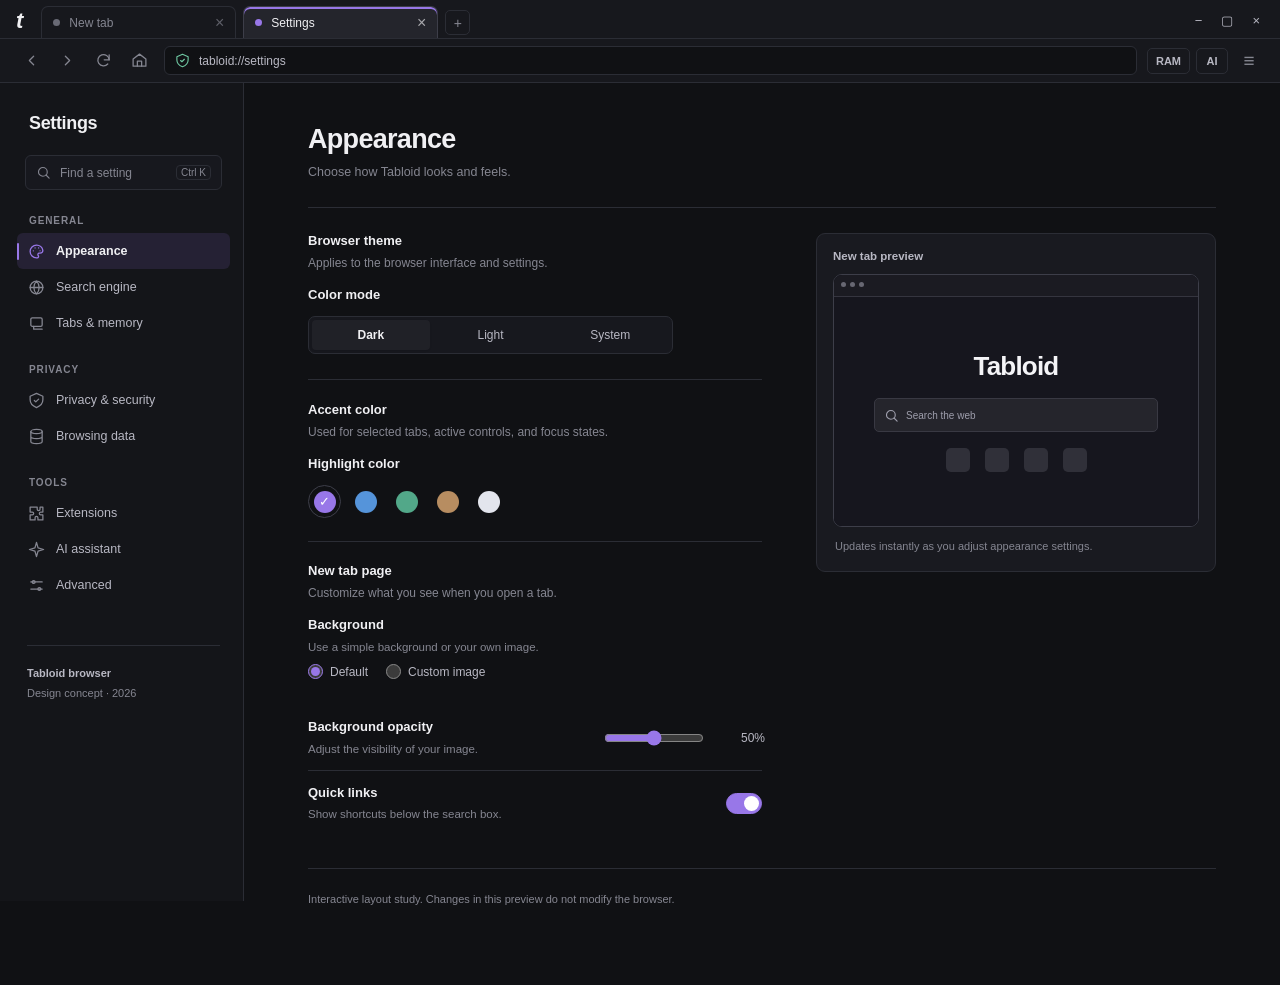
==== tabloid-settings-refenrece.html @ 743e1e0f "feat(settings): redesign settings UI to reference layout - left sidebar nav with captions/active ind" ====
<!DOCTYPE html>

<html data-theme="dark" lang="en">
<head>
<meta charset="utf-8"/>
<meta content="width=device-width, initial-scale=1" name="viewport"/>
<meta content="#15161a" name="theme-color"/>
<title>Tabloid — Settings (professional layout)</title>
<style>
    /* Tabloid settings concept — intentionally small, predictable design system. */
    :root {
      color-scheme: dark;
      --accent: #9877e8;
      --accent-rgb: 152,119,232;
      --app: #101114;
      --chrome: #17181d;
      --chrome-active: #24252c;
      --sidebar: #141519;
      --surface: #191a20;
      --surface-raised: #202127;
      --field: #17181e;
      --ink: #f0f0f3;
      --ink-secondary: #b8b8c3;
      --ink-muted: #858691;
      --stroke: #2b2d35;
      --stroke-strong: #3d3e49;
      --hover: #23242c;
      --positive: #62c4a2;
      --danger: #ed9399;
      --radius: 8px;
      font-family: -apple-system, BlinkMacSystemFont, "Segoe UI", Inter, Roboto, sans-serif;
      font-synthesis: none;
      font-size: 14px;
      -webkit-font-smoothing: antialiased;
    }
    html[data-theme="light"] {
      color-scheme: light;
      --app: #fafafa;
      --chrome: #ececf0;
      --chrome-active: #fff;
      --sidebar: #f5f5f7;
      --surface: #fff;
      --surface-raised: #f3f3f6;
      --field: #fff;
      --ink: #1d1e25;
      --ink-secondary: #51525c;
      --ink-muted: #747580;
      --stroke: #e2e3e8;
      --stroke-strong: #cbd0d9;
      --hover: #e9e9ee;
      --positive: #14845c;
      --danger: #c43e49;
    }
    html[data-theme="light"] .preview-browser { background:#f4f4f7; color:#24252b; }
    html[data-theme="light"] .preview-top { background:#ededf2; border-bottom-color:#d7d8df; }
    html[data-theme="light"] .preview-top i { background:#a4a6b2; }
    html[data-theme="light"] .new-tab { background:#f7f7fa; }
    html[data-theme="light"] .preview-search { background:#fff; border-color:#d9dae2; color:#747682; }
    html[data-theme="light"] .quick-links i { background:#dedfe5; }
    *, *::before, *::after { box-sizing: border-box; }
    html, body { margin:0; min-height:100%; background:var(--app); color:var(--ink); }
    body { min-width: 320px; }
    button, input, select, textarea { font: inherit; color:inherit; }
    button { cursor:pointer; }
    button:focus-visible, input:focus-visible, select:focus-visible, textarea:focus-visible, a:focus-visible {
      outline: 2px solid var(--accent); outline-offset:3px;
    }
    button:disabled { opacity:.44; cursor:not-allowed; }
    .ico { width:17px; height:17px; display:inline-block; fill:none; stroke:currentColor; stroke-width:1.8; stroke-linecap:round; stroke-linejoin:round; flex:0 0 auto; }
    .ico.sm { width:15px; height:15px; }
    .ico.lg { width:20px; height:20px; }
    .browser { position:sticky; top:0; z-index:10; background:var(--chrome); border-bottom:1px solid var(--stroke); }
    .tabbar { display:flex; align-items:flex-end; height:39px; padding:4px 13px 0; gap:7px; border-bottom:1px solid var(--stroke); user-select:none; }
    .app-letter { font-weight:800; font-size:22px; font-style:italic; letter-spacing:-2px; margin:0 13px 6px 3px; line-height:22px; }
    .browser-tab { width:195px; max-width:25vw; height:32px; display:flex; gap:9px; align-items:center; border:1px solid var(--stroke); border-bottom:0; border-radius:7px 7px 0 0; background:var(--chrome); padding:0 11px; font-size:12px; color:var(--ink-muted); }
    .browser-tab.current { background:var(--chrome-active); color:var(--ink); border-color:var(--stroke-strong); box-shadow:inset 0 2px 0 var(--accent); }
    .tab-circle { height:7px; width:7px; border-radius:50%; background:#696a75; }
    .browser-tab.current .tab-circle { background:var(--accent); }
    .tab-x { margin-left:auto; font-size:16px; opacity:.65; }
    .tab-plus { width:25px; height:25px; margin-bottom:3px; border:1px solid var(--stroke); border-radius:5px; background:transparent; display:grid;place-items:center;color:var(--ink-muted); }
    .window-buttons { display:flex; gap:19px; align-items:center; margin:0 7px 10px auto; font-size:13px; color:var(--ink-secondary); }
    .toolbar { height:43px; display:flex; gap:6px; align-items:center; padding:0 16px; }
    .icon-button { width:30px; height:30px; display:grid; place-items:center; color:var(--ink-muted); background:transparent; border:0; border-radius:6px; }
    .icon-button:hover, .tab-plus:hover { background:var(--hover); color:var(--ink); }
    .address { height:29px; flex:1; display:flex; align-items:center; gap:9px; margin:0 4px; padding:0 10px; border-radius:6px; border:1px solid var(--stroke); background:var(--app); font-size:12px; color:var(--ink-secondary); }
    .address .secure { color:#6fc8a2; }
    .browser-chip { border:1px solid var(--stroke); border-radius:5px; height:26px; min-width:32px; padding:0 8px; display:grid;place-items:center; background:transparent; color:var(--ink-secondary); font-size:11px; font-weight:700; }
    .workspace { display:grid; grid-template-columns:244px minmax(0,1fr); min-height:calc(100vh - 82px); }
    .sidebar { position:sticky; top:82px; height:calc(100vh - 82px); overflow:auto; padding:30px 13px 25px 17px; background:var(--sidebar); border-right:1px solid var(--stroke); }
    .sidebar-title { font-weight:650; font-size:18px; letter-spacing:-.35px; margin:0 12px 21px; }
    .nav-search { margin:0 8px 25px; height:35px; display:flex; align-items:center; gap:7px; padding:0 10px; background:var(--field); border:1px solid var(--stroke); border-radius:6px; color:var(--ink-muted); }
    .nav-search:focus-within { border-color:var(--accent); }
    .nav-search input { background:transparent; border:0; outline:none; font-size:12px; flex:1; width:50px; color:var(--ink); }
    .nav-search input::placeholder { color:var(--ink-muted); }
    .keycap { font-size:10px; color:var(--ink-muted); border:1px solid var(--stroke); border-radius:4px; padding:1px 4px; }
    .nav-caption { margin:23px 12px 7px; color:var(--ink-muted); text-transform:uppercase; letter-spacing:.9px; font-size:10px; font-weight:650; }
    .nav-caption:first-of-type { margin-top:0; }
    .nav-link { display:flex; align-items:center; gap:11px; min-height:36px; width:100%; padding:8px 11px; border:0; border-radius:6px; background:none; color:var(--ink-secondary); font-size:12.5px; text-align:left; }
    .nav-link .ico { color:var(--ink-muted); }
    .nav-link:hover { background:var(--hover); color:var(--ink); }
    .nav-link[aria-current="page"] { background:rgba(var(--accent-rgb),.13); color:var(--ink); font-weight:650; }
    .nav-link[aria-current="page"]::before { content:""; position:absolute; left:17px; width:2px; height:17px; border-radius:2px; background:var(--accent); }
    .nav-link[aria-current="page"] .ico { color:var(--accent); }
    .sidebar-bottom { margin:42px 10px 0; padding-top:18px; border-top:1px solid var(--stroke); color:var(--ink-muted); font-size:11px; line-height:1.8; }
    .sidebar-bottom b { font-weight:600; color:var(--ink-secondary); }
    .content-frame { min-width:0; padding:45px clamp(28px,5.4vw,94px) 72px; }
    .content { max-width:940px; margin:0 auto; }
    .page { display:none; }
    .page.is-active { display:block; }
    .heading { margin-bottom:40px; }
    .heading h1 { margin:0; font-size:29px; font-weight:650; letter-spacing:-.9px; line-height:1.2; }
    .heading p { color:var(--ink-muted); margin:10px 0 0; font-size:13px; line-height:1.6; }
    .section { border-top:1px solid var(--stroke); padding:24px 0 26px; }
    .section:first-of-type { border-top:0; padding-top:0; }
    .section-head { display:flex; justify-content:space-between; align-items:baseline; gap:18px; margin:0 0 19px; }
    .section-head h2 { margin:0; font-size:14px; font-weight:660; letter-spacing:-.15px; }
    .section-head p { margin:6px 0 0; font-size:12px; line-height:1.5; color:var(--ink-muted); }
    .setting { min-height:58px; display:flex; justify-content:space-between; align-items:center; gap:28px; padding:10px 0; }
    .setting + .setting { border-top:1px solid var(--stroke); }
    .setting.top { align-items:flex-start; }
    .setting-text { min-width:0; flex:1; }
    .setting-name { font-size:13px; font-weight:580; line-height:1.5; }
    .setting-desc { color:var(--ink-muted); font-size:12px; line-height:1.5; max-width:480px; margin-top:4px; }
    .setting-control { flex-shrink:0; }
    .segmented { display:flex; border:1px solid var(--stroke); border-radius:7px; background:var(--field); padding:3px; gap:2px; }
    .segment { border:0; background:transparent; border-radius:4px; min-width:79px; padding:8px 11px; color:var(--ink-secondary); font-size:12px; }
    .segment:hover { color:var(--ink); }
    .segment[aria-pressed="true"] { color:var(--ink); background:var(--surface-raised); box-shadow:0 1px 2px #00000015; font-weight:600; }
    .color-options { display:flex; align-items:center; gap:8px; }
    .color-button { border:1px solid transparent; background:transparent; padding:4px; width:33px;height:33px; border-radius:50%; display:grid; place-items:center; }
    .color-button[aria-pressed="true"] { border-color:var(--stroke-strong); }
    .color-button span { width:22px;height:22px;border-radius:50%; background:var(--option); display:grid;place-items:center;color:#fff; }
    .color-button[aria-pressed="true"] span::after { content:"✓"; color:#fff; font-weight:750; font-size:13px; }
    .color-button[data-color="#e3e5ed"] span::after { color:#202127; }
    .switch { display:inline-flex; align-items:center; position:relative; width:36px; height:21px; cursor:pointer; }
    .switch input { position:absolute; opacity:0; width:100%; height:100%; margin:0; cursor:pointer; }
    .switch .track { width:36px;height:21px;border:1px solid var(--stroke-strong);border-radius:20px;background:var(--surface-raised);position:relative;transition:background .15s; }
    .switch .track::after { content:""; width:15px;height:15px;border-radius:50%;background:#c8c8cf;position:absolute;top:2px;left:2px;transition:transform .15s,background .15s; }
    .switch input:checked + .track { background:var(--accent); border-color:var(--accent); }
    .switch input:checked + .track::after { transform:translateX(15px); background:#fff; }
    .switch input:focus-visible + .track { outline:2px solid var(--accent); outline-offset:3px; }
    .button { min-height:32px; padding:7px 12px; border:1px solid var(--stroke-strong); border-radius:6px; color:var(--ink); background:var(--surface-raised); font-size:12px; font-weight:550; display:inline-flex; align-items:center; justify-content:center; gap:7px; white-space:nowrap; }
    .button:hover { background:var(--hover); border-color:var(--ink-muted); }
    .button.primary { background:var(--accent); border-color:var(--accent); color:#101015; font-weight:650; }
    .button.primary:hover { filter:brightness(1.09); }
    .button.ghost { border-color:transparent; background:transparent; color:var(--ink-secondary); }
    .button.ghost:hover { background:var(--hover); }
    .button.destructive { border-color:rgba(237,147,153,.4); color:var(--danger); background:transparent; }
    .field { width:100%; height:35px; padding:0 11px; border:1px solid var(--stroke-strong); background:var(--field);border-radius:6px;color:var(--ink);font-size:12.5px; outline:0; }
    .field:focus, .area:focus { border-color:var(--accent); outline:1px solid var(--accent); }
    .field::placeholder,.area::placeholder { color:var(--ink-muted); }
    .field-label { display:block; font-size:12px; color:var(--ink-secondary); font-weight:560; margin-bottom:8px; }
    .area { width:100%; border:1px solid var(--stroke-strong); background:var(--field); color:var(--ink); border-radius:6px; padding:11px 12px; font-size:12px; line-height:1.55; min-height:94px; resize:vertical; outline:0; }
    .hint { color:var(--ink-muted);font-size:11.5px;line-height:1.5;margin-top:7px; }
    .appearance { display:grid; grid-template-columns:minmax(0,1fr) 265px; gap:42px; align-items:start; }
    .appearance .setting { gap:16px; }
    .appearance .setting.theme-setting { display:block; }
    .appearance .theme-setting .segmented { margin-top:15px; width:max-content; max-width:100%; }
    .appearance .setting.accent-setting { display:block; }
    .appearance .setting.accent-setting .color-options { margin-top:14px; }
    .choice-inline { display:flex; gap:18px; align-items:center; flex-wrap:wrap; padding:8px 0; }
    .radio-inline { display:inline-flex; align-items:center; gap:7px; color:var(--ink-secondary); font-size:12px; cursor:pointer; }
    input[type=radio],input[type=checkbox] { accent-color:var(--accent); }
    .radio-inline input { margin:0; width:15px; height:15px; }
    .upload-line { display:flex; align-items:center; gap:10px; margin-top:12px; flex-wrap:wrap; }
    .filename { color:var(--ink-muted); font-size:11.5px; max-width:230px;overflow:hidden;text-overflow:ellipsis;white-space:nowrap; }
    .slider-line { display:flex;align-items:center; gap:13px; min-width:0; }
    .slider-line input { min-width:100px;flex:1;accent-color:var(--accent); }
    .small-value { font-size:12px; color:var(--ink-secondary); min-width:46px; text-align:right; font-variant-numeric:tabular-nums; }
    .preview-rail { position:sticky; top:120px; }
    .preview-title { font-size:12px; font-weight:650; margin-bottom:12px; }
    .preview-shell { border:1px solid var(--stroke-strong); border-radius:9px; padding:7px; background:var(--surface); }
    .preview-browser { aspect-ratio:1.02; border-radius:5px; background:#121319; overflow:hidden; display:flex; flex-direction:column; color:#f4f4f7; }
    .preview-top { height:22px;background:#1b1b22;border-bottom:1px solid #35353f; padding:7px; display:flex;gap:4px; }
    .preview-top i {height:5px;width:5px;background:#676772;border-radius:50%;}
    .new-tab { background:var(--preview-background,#16161e); flex:1; display:flex;flex-direction:column;align-items:center;justify-content:center;gap:16px;position:relative; isolation:isolate; overflow:hidden; }
    .wallpaper-layer { background-size:cover; background-position:center; position:absolute;inset:0;z-index:-1;opacity:.5; }
    .preview-wordmark { font-size:21px; font-weight:730; letter-spacing:-.8px; }
    .preview-search { height:27px;width:78%;border-radius:5px;background:#25252c;border:1px solid #393943;display:flex;align-items:center;gap:7px;padding:0 9px;color:#9e9eac;font-size:8px; }
    .quick-links {display:flex;gap:15px;}
    .quick-links i {height:18px;width:18px;border-radius:5px;background:#303039; display:block;}
    .preview-note {margin:10px 0 0;color:var(--ink-muted);font-size:11px;line-height:1.5;}
    .engine-list { border:1px solid var(--stroke);border-radius:8px;overflow:hidden; }
    .engine-option { display:flex;width:100%;min-height:65px;align-items:center;gap:14px;padding:11px 16px;border:0;background:transparent;color:var(--ink);text-align:left; }
    .engine-option + .engine-option { border-top:1px solid var(--stroke); }
    .engine-option:hover { background:var(--hover); }
    .engine-option[aria-checked="true"] { background:rgba(var(--accent-rgb),.07); }
    .engine-logo {width:30px;height:30px;border:1px solid var(--stroke);border-radius:7px;display:grid;place-items:center;font-size:13px;font-weight:700;background:var(--surface-raised); }
    .engine-info {flex:1;min-width:0;}
    .engine-info b {font-size:12.5px;font-weight:620;}
    .engine-info small {display:block;font-size:11.5px;color:var(--ink-muted);margin-top:4px;}
    .engine-option .selection {width:16px;height:16px;border:1.5px solid var(--stroke-strong);border-radius:50%;display:grid;place-items:center; }
    .engine-option[aria-checked="true"] .selection {border-color:var(--accent);}
    .engine-option[aria-checked="true"] .selection::after {content:"";width:8px;height:8px;border-radius:50%;background:var(--accent);}
    .inline-action {margin-top:16px;}
    .number-picker {display:flex;gap:5px;align-items:center;}
    .number-picker input {width:68px;text-align:center;}
    .number-picker button { width:31px;height:34px;border-radius:5px;border:1px solid var(--stroke-strong);background:var(--surface-raised);color:var(--ink-secondary); }
    .field-row {display:grid;grid-template-columns:1fr 1fr;gap:16px;}
    .editor-wrap {padding:16px 0 0;}
    .tag {padding:4px 8px;border:1px solid var(--stroke);border-radius:5px;color:var(--ink-muted);font-size:11px;}
    .status-dot {width:7px;height:7px;border-radius:50%;background:var(--positive);display:inline-block;}
    .extension-icon {width:35px;height:35px;border-radius:8px;display:grid;place-items:center;background:var(--surface-raised);border:1px solid var(--stroke); color:var(--accent); }
    .kbd-row {display:flex;justify-content:space-between;align-items:center;min-height:38px;gap:16px;border-bottom:1px solid var(--stroke);font-size:12px;color:var(--ink-secondary);}
    .kbd-row kbd {font:11px/1.3 inherit; font-family:inherit;border:1px solid var(--stroke-strong);border-radius:4px;background:var(--surface-raised);padding:4px 7px;color:var(--ink);}
    .muted-panel {background:var(--surface);border:1px solid var(--stroke);border-radius:8px;padding:15px 17px;}
    .advanced-grid {display:grid;grid-template-columns:1fr 1fr;gap:16px;}
    .api-input {display:flex;gap:8px;align-items:center;}
    .api-input .field {flex:1;min-width:0;}
    .control-group {padding:11px 0 15px;}
    .control-group + .control-group {border-top:1px solid var(--stroke);}
    .control-group .slider-line {margin-top:10px;}
    .prototype-footer {font-size:11px;color:var(--ink-muted);padding-top:22px;border-top:1px solid var(--stroke);margin-top:32px;line-height:1.5;}
    .empty-state {border:1px dashed var(--stroke-strong);border-radius:8px;text-align:center;padding:25px 16px;color:var(--ink-muted);font-size:12px;line-height:1.6;}
    .empty-state .ico {display:block;margin:0 auto 8px;opacity:.7;}
    .toast { position:fixed; bottom:22px;right:24px;z-index:30;border-radius:7px;border:1px solid var(--stroke-strong);background:var(--surface-raised);box-shadow:0 9px 30px #0004;padding:12px 15px;max-width:min(360px,calc(100vw - 32px));color:var(--ink);font-size:12px;line-height:1.5;display:none; }
    .toast.show {display:block;}
    .modal-backdrop {position:fixed;inset:0;background:#0009;z-index:40;display:none;align-items:center;justify-content:center;padding:20px;}
    .modal-backdrop.open {display:flex;}
    .modal {width:100%;max-width:450px;border-radius:10px;background:var(--surface);border:1px solid var(--stroke-strong);padding:24px;box-shadow:0 24px 70px #0006;}
    .modal h2 {margin:0 0 8px;font-size:17px;letter-spacing:-.3px;}
    .modal p {margin:0 0 20px;font-size:12.5px;line-height:1.6;color:var(--ink-muted);}
    .modal-actions {display:flex;justify-content:flex-end;gap:8px;margin-top:23px;}
    .checkrow {display:flex;gap:9px;align-items:center;margin:10px 0;color:var(--ink-secondary);font-size:12.5px;}
    [hidden] { display:none !important; }
    @media (max-width:1140px) { .content-frame {padding:38px 34px 65px;} .appearance {grid-template-columns:minmax(0,1fr) 230px;gap:28px;} .segment{min-width:67px;} }
    @media (max-width:890px) { .workspace {grid-template-columns:204px minmax(0,1fr);} .sidebar {padding-left:9px;padding-right:9px;} .nav-link[aria-current="page"]::before{left:9px;} .content-frame {padding:32px 26px;} .appearance{grid-template-columns:1fr;gap:20px;} .preview-rail{position:static;max-width:290px;} .preview-browser{aspect-ratio:1.45;} }
    @media (max-width:640px) { .workspace{display:block;} .browser-tab{width:135px;} .browser-tab:first-of-type{display:none;} .toolbar{padding:0 8px;} .browser-chip{display:none;} .sidebar{position:static;height:auto;display:flex;gap:7px;overflow-x:auto;overflow-y:hidden;padding:9px 12px;border-right:0;border-bottom:1px solid var(--stroke);align-items:center;scrollbar-width:thin;} .sidebar-title,.nav-caption,.sidebar-bottom,.nav-search{display:none;} .nav-link{white-space:nowrap;width:auto;flex:none;padding:8px 11px;} .nav-link[aria-current="page"]::before{display:none;} .content-frame{padding:28px 19px 50px;} .heading{margin-bottom:28px;} .heading h1{font-size:25px;} .setting{align-items:flex-start;flex-direction:column;gap:12px;padding:14px 0;} .setting-control{align-self:flex-start;} .section{padding:20px 0;} .segmented{width:100%;} .segment{flex:1;min-width:0;} .advanced-grid,.field-row{grid-template-columns:1fr;} .window-buttons{gap:10px;} }
    @media (prefers-reduced-motion:reduce){*,*::before,*::after{scroll-behavior:auto!important;transition:none!important;animation:none!important;}}
  
/* Content composition pass: preserve navigation, improve settings hierarchy. */
.content { max-width: 1020px; }
.content-frame { padding-top: 42px; }
.heading { margin-bottom: 32px; }
.heading h1 { font-size: 27px; letter-spacing: -.8px; }
.heading p { margin-top: 7px; }
.section-head { margin-bottom: 17px; }
.setting-desc { max-width: 500px; }
.appearance-layout { display:grid; grid-template-columns:minmax(0,1fr) minmax(325px,420px); gap:52px; align-items:start; border-bottom:1px solid var(--stroke); padding-bottom:32px; }
.appearance-primary .section { padding:0 0 26px; border-top:0; }
.appearance-primary .section + .section { padding:23px 0 0; border-top:1px solid var(--stroke); }
.appearance-primary .setting { display:block; min-height:0; padding:0; }
.appearance-primary .theme-setting .segmented { margin-top:12px; width:100%; max-width:345px; }
.appearance-primary .theme-setting .segment { flex:1; }
.appearance-primary .accent-setting .color-options { margin-top:12px; }
.appearance-layout .preview-rail { position:static; }
.appearance-layout .preview-browser { aspect-ratio:1.64; }
.appearance-layout .preview-wordmark { font-size:26px; }
.appearance-layout .preview-search { height:34px;font-size:10px;max-width:286px; }
.appearance-layout .quick-links i { width:24px;height:24px; }
.appearance-layout .preview-note {font-size:11px; margin-top:9px; }
.newtab-block { padding-top:29px; }
.newtab-block .section { border:0; padding:0; }
.newtab-body { display:grid; grid-template-columns:minmax(0,1fr) minmax(0,1fr); gap:55px; }
.newtab-body .setting { padding-top:9px; }
.newtab-body .newtab-background .setting {border:0; }
.newtab-body .newtab-options .setting:first-child {border:0; }
.newtab-background .setting { display:block; }
.newtab-background .setting-desc { max-width:360px; }
.newtab-options .setting { min-height:64px; }
.search-layout { display:grid; grid-template-columns:minmax(0,1.45fr) minmax(240px,.75fr); gap:45px; align-items:start; }
.search-layout .section { border:0; padding:0; }
.search-custom {border-top:1px solid var(--stroke); padding-top:20px; }
.search-custom .section-head {margin-bottom:16px;}
.search-custom .inline-action {margin-top:2px;}
.search-custom .editor-wrap {padding:14px; margin-top:16px !important;}
.search-custom .field-row {grid-template-columns:1fr;gap:12px;}
.search-custom #customEngine .button {margin-top:16px;}
.memory-layout {display:grid; grid-template-columns:1.1fr .9fr; gap:30px;}
.memory-layout .setting { display:block; border:0!important; padding:5px 0; }
.memory-layout .setting-control {margin-top:16px;}
.memory-layout .setting:first-child .setting-control {margin-top:20px;}
#tabs .muted-panel { margin-top:20px; background:transparent; border-radius:6px; }
.privacy-layout,.data-layout,.extension-layout,.ai-layout,.advanced-layout { display:grid; grid-template-columns:minmax(0,1fr) minmax(0,1fr); gap:43px; align-items:start; }
.privacy-layout .section,.data-layout .section,.extension-layout .section,.ai-layout .section,.advanced-layout .section {padding:0 0 24px; border:0; min-width:0;}
.privacy-layout .section-head,.data-layout .section-head,.extension-layout .section-head,.ai-layout .section-head,.advanced-layout .section-head { min-height:44px; }
#privacy > .section {margin-top:6px;}
#privacy > .section .setting-desc {max-width:520px;}
#data > .section.reset-section {margin-top:30px; border-color:rgba(237,147,153,.24); padding-top:20px;}
#data > .section.reset-section .section-head {margin-bottom:6px;}
#extensions .empty-state { min-height:123px; display:flex;align-items:center;justify-content:center;gap:12px; padding:18px; text-align:left; }
#extensions .empty-state .ico {margin:0;}
#ai > .section:first-of-type {border-top:0; padding-top:0; padding-bottom:10px;}
#ai .ai-layout .section-head {min-height:53px;}
#ai .ai-layout .control-group {padding:10px 0 13px;}
#ai .ai-layout .area {min-height:124px;}
#ai .ai-layout .field {max-width:none!important;}
#ai .ai-layout .api-input {max-width:none!important;}
#ai .ai-layout .area {max-width:none!important;}
#ai > .section:last-of-type {margin-top:16px;}
.generation-grid { display:grid;grid-template-columns:repeat(3,minmax(0,1fr));gap:30px; }
.generation-grid .setting { display:block;border:0!important; padding-top:5px; }
.generation-grid .setting-control {width:100%!important; margin-top:16px;}
.generation-grid .slider-line input {min-width:40px;}
.advanced-layout {grid-template-columns:.85fr 1.15fr;}
.advanced-layout .advanced-grid {grid-template-columns:1fr; gap:0;}
.advanced-layout .advanced-grid .kbd-row:first-child {border-top:0;}
.advanced-layout .advanced-grid .kbd-row {min-height:36px;}
@media (max-width:1170px) {
  .appearance-layout {grid-template-columns:minmax(0,1fr) minmax(270px,350px);gap:30px;}
  .search-layout,.privacy-layout,.data-layout,.extension-layout,.ai-layout,.advanced-layout {gap:26px;}
  .newtab-body {gap:30px;}
}
@media (max-width:920px) {
  .appearance-layout{grid-template-columns:minmax(0,1fr) minmax(220px,285px);gap:24px;}
  .appearance-layout .preview-browser{aspect-ratio:1.3;}
  .content-frame{padding:32px 26px 55px;}
  .generation-grid {gap:14px;}
  .generation-grid .small-value{min-width:37px;}
  .privacy-layout,.ai-layout,.extension-layout{grid-template-columns:1fr;gap:10px;}
  .privacy-layout .section,.ai-layout .section,.extension-layout .section {border-top:1px solid var(--stroke);padding:20px 0 10px;}
  .privacy-layout .section-head,.ai-layout .section-head,.extension-layout .section-head{min-height:0;}
}
@media (max-width:680px) {
  .heading {margin-bottom:24px;}
  .appearance-layout,.newtab-body,.search-layout,.memory-layout,.privacy-layout,.data-layout,.extension-layout,.ai-layout,.advanced-layout,.generation-grid {grid-template-columns:1fr;gap:14px;}
  .appearance-layout {padding-bottom:20px;}
  .appearance-layout .preview-rail {max-width:100%;}
  .appearance-layout .preview-browser {aspect-ratio:1.6;}
  .appearance-primary .section + .section{padding-top:20px;}
  .newtab-block{padding-top:20px;}
  .newtab-body .setting {flex-direction:row;align-items:center;}
  .newtab-background .setting {display:block;}
  .newtab-options .setting-control {align-self:center;}
  .newtab-options .setting {gap:8px;}
  .search-custom,.data-layout .section,.advanced-layout .section {border-top:1px solid var(--stroke);padding-top:18px;}
  .generation-grid{gap:0;}
  .generation-grid .setting{padding:14px 0;border-bottom:1px solid var(--stroke)!important;}
  .generation-grid .setting-control{max-width:280px;}
}

/* Search carousel: retain Tabloid's original card-browsing interaction. */
.search-provider { min-width:0; }
.search-layout {grid-template-columns:minmax(0,1.65fr) minmax(230px,.7fr); gap:45px;}
.engine-carousel { width:100%; max-width:670px; }
.engine-stage { position:relative; height:256px; overflow:hidden; border-radius:9px; background:radial-gradient(ellipse at 50% 70%, rgba(var(--accent-rgb),.055),transparent 68%); }
.engine-list {position:relative; width:100%;height:100%; border:0; overflow:visible; }
.engine-option { position:absolute; left:50%;top:19px; width:258px; min-height:202px; border:1px solid var(--stroke); border-radius:11px; padding:18px 15px 16px; background:var(--surface); display:flex; flex-direction:column; align-items:center;justify-content:center; gap:12px; text-align:center; box-shadow:0 2px 10px #00000010; opacity:0;visibility:hidden; pointer-events:none; transform:translateX(-50%) scale(.76);transition:transform .23s ease,opacity .23s ease,border-color .23s ease,background .23s ease; }
.engine-option + .engine-option {border-top:1px solid var(--stroke);}
.engine-option.is-current,.engine-option.is-neighbor {visibility:visible;opacity:1;pointer-events:auto;}
.engine-option.is-prev {transform:translateX(calc(-50% - 188px)) scale(.79); z-index:1; opacity:.63;}
.engine-option.is-next {transform:translateX(calc(-50% + 188px)) scale(.79); z-index:1; opacity:.63;}
.engine-option.is-current {transform:translateX(-50%) scale(1);z-index:3;border-color:var(--stroke-strong); background:var(--surface-raised); box-shadow:0 12px 34px #00000026;}
.engine-option.is-current:hover {border-color:var(--accent);}
.engine-option.is-neighbor:hover {opacity:.85; background:var(--hover);}
.engine-option[aria-checked="true"] .engine-status {visibility:visible;}
.engine-option .engine-status {position:absolute; top:12px;left:13px; border:1px solid rgba(var(--accent-rgb),.4);background:rgba(var(--accent-rgb),.12);color:var(--accent);font-weight:650;font-size:10px;letter-spacing:.03em;border-radius:5px;padding:4px 7px;visibility:hidden;}
.engine-option[aria-checked="true"].is-current {border-color:var(--accent);}
.engine-logo {flex:0 0 auto;width:56px;height:56px;border-radius:50%;border:1px solid var(--stroke-strong); background:var(--field);font-size:25px;font-weight:750; }
.engine-info {flex:0 0 auto; min-width:0; }
.engine-info b {font-size:16px;font-weight:660;letter-spacing:-.3px;}
.engine-info small {font-size:12px;margin-top:5px;}
.engine-controls {display:flex;justify-content:center;align-items:center;gap:17px; margin:0 0 18px; }
.carousel-arrow { width:32px;height:32px; border:1px solid var(--stroke-strong); background:var(--field);color:var(--ink-secondary);border-radius:7px;font-size:24px;line-height:1;display:grid;place-items:center;padding:0 0 3px; }
.carousel-arrow:hover {background:var(--hover);color:var(--ink);}
.engine-dots {display:flex;align-items:center;justify-content:center;gap:7px;min-width:84px;}
.engine-dot {height:7px;width:7px; background:var(--stroke-strong); border:0;border-radius:99px;padding:0; }
.engine-dot.is-current {width:19px;background:var(--accent);}
.engine-dot:hover {background:var(--ink-muted);}
.engine-action {display:flex;align-items:center;justify-content:center;gap:12px;flex-wrap:wrap;min-height:33px;}
.engine-action .button {min-width:124px;margin:0;}
.engine-action-status {position:absolute;width:1px;height:1px;overflow:hidden;clip:rect(0,0,0,0);white-space:nowrap;}
.engine-active-indicator {display:inline-flex;align-items:center;gap:7px;border:1px solid var(--stroke-strong);color:var(--ink-secondary);font-size:11px;font-weight:620;border-radius:99px;padding:6px 12px;}
.engine-active-dot {display:inline-block;width:7px;height:7px;border-radius:50%;background:var(--positive);}
.search-custom {padding-top:21px;}
@media (max-width:900px) { .search-layout{grid-template-columns:minmax(0,1fr) minmax(200px,.75fr);gap:22px;} .engine-stage{height:238px;} .engine-option{width:223px;min-height:185px;} .engine-option.is-prev{transform:translateX(calc(-50% - 166px)) scale(.78);} .engine-option.is-next{transform:translateX(calc(-50% + 166px)) scale(.78);} }
@media (max-width:680px) { .search-layout{grid-template-columns:1fr;} .search-custom {margin-top:11px;} .engine-stage{height:238px;} .engine-option {width:min(245px,78%);} .engine-option.is-prev{transform:translateX(calc(-50% - 172px)) scale(.78);} .engine-option.is-next{transform:translateX(calc(-50% + 172px)) scale(.78);} }
@media (prefers-reduced-motion:reduce) { .engine-option {transition:none;} }

/* Tabloid professional preferences layout — calmer, repeatable hierarchy. */
html,body {overflow-x:clip;}
.content-frame { padding:40px clamp(28px,5vw,78px) 78px; }
.content { max-width:1040px; margin:0 auto; }
.heading { margin-bottom:27px; padding-bottom:25px; border-bottom:1px solid var(--stroke); }
.heading h1 { font-size:27px; font-weight:650; letter-spacing:-.7px; }
.heading p {margin:7px 0 0;font-size:12.5px;}
.section-head h2 {font-size:13px;letter-spacing:0;font-weight:650;}
.section-head p {font-size:12px;line-height:1.5;margin-top:7px;max-width:183px;}
.setting-name {font-size:13px;}
.setting-desc {font-size:11.5px; line-height:1.5;}
.pref-section { display:grid; grid-template-columns:190px minmax(0,1fr); column-gap:32px; align-items:start; padding:28px 0 32px !important; border-top:1px solid var(--stroke) !important; min-width:0; }
.page > .pref-section:first-of-type, .page > :first-child + .pref-section { border-top:0 !important; padding-top:5px !important; }
.pref-section > .section-head { margin:0 !important;display:block; min-height:0!important; }
.pref-section > .pref-content { min-width:0; }
.pref-content .setting { padding:14px 0; min-height:57px; align-items:center;gap:22px; }
.pref-content .setting:first-child {padding-top:0;}
.pref-content .setting + .setting {border-top:1px solid var(--stroke);}
.pref-content .setting:last-child {padding-bottom:0;}
.pref-content .setting-text {min-width:0;}
.pref-content .setting-control {margin-left:auto;}
.pref-content .field {height:38px;}
.pref-content .control-group + .control-group {margin-top:10px;}
/* Appearance: one preferences column and a stable, calm preview column. */
#appearance .heading {margin-bottom:25px;}
.appearance-layout {display:grid;grid-template-columns:minmax(370px,1fr) minmax(310px,400px); gap:54px;align-items:start;border:0;padding:0;}
.appearance-primary {min-width:0;}
.appearance-primary > .section {border-top:0;padding:0 0 25px;}
.appearance-primary > .section + .section {padding:22px 0 23px;border-top:1px solid var(--stroke);}
.appearance-primary .section-head {margin-bottom:13px;}
.appearance-primary .section-head h2 {font-size:13px;}
.appearance-primary .section-head p {max-width:none;margin-top:6px;}
.appearance-primary .theme-setting .segmented {margin-top:11px;max-width:365px;}
.appearance-primary .accent-setting .color-options {margin-top:12px;}
.appearance-primary .newtab-block {padding:21px 0 0;border-top:1px solid var(--stroke);}
.appearance-primary .newtab-block .section {padding:0;border:0;}
.appearance-primary .newtab-body {display:block;}
.appearance-primary .newtab-background {margin:6px 0 18px;}
.appearance-primary .newtab-background .setting {padding:0;}
.appearance-primary .newtab-body .setting-desc {max-width:none;}
.appearance-primary .newtab-options .setting {min-height:62px;display:flex;justify-content:space-between;gap:15px;padding:12px 0;}
.appearance-primary .newtab-options .setting .setting-control {align-self:center;}
.appearance-primary .newtab-options .slider-line {width:160px!important;}
.appearance-layout .preview-rail {position:sticky;top:115px;padding:16px;background:var(--surface);border:1px solid var(--stroke);border-radius:9px;}
.appearance-layout .preview-title {font-size:11.5px;color:var(--ink-secondary);margin-bottom:12px;}
.appearance-layout .preview-note {font-size:11px;line-height:1.5;margin:11px 2px 0;}
.appearance-layout .preview-shell {background:transparent;box-shadow:none;padding:0;border:1px solid var(--stroke-strong);overflow:hidden;}
.appearance-layout .preview-browser {aspect-ratio:1.45;}
/* Search: carousel spans content width with editing in the next, clearly separate row. */
#search .search-layout {display:block;}
#search .search-layout > .search-provider {width:100%;}
#search .search-layout > .search-provider .section {margin:0; border-top:0!important; padding-top:5px!important;}
#search .search-layout > .search-custom {margin:0;border-top:1px solid var(--stroke);padding:27px 0 32px;}
#search .search-provider .pref-content {display:flex;justify-content:center;min-width:0;}
#search .engine-carousel {max-width:650px;}
#search .engine-stage {height:247px;border:1px solid var(--stroke);background:var(--field);border-radius:8px;}
#search .engine-option {top:18px; min-height:207px;}
#search .engine-option.is-current {box-shadow:0 8px 25px #00000019;}
#search .engine-controls {margin:15px 0 16px;}
#search .engine-action {margin-bottom:0;}
#search .search-custom .pref-content {display:flex;align-items:flex-start;flex-direction:column;gap:15px;}
#search .search-custom .editor-wrap {width:min(100%,540px);margin:0!important;}
#search #addEngine {margin:0;}
/* Other settings: same visual structure, independent of content density. */
.memory-layout,.privacy-layout,.data-layout,.extension-layout,.ai-layout,.advanced-layout {display:block;}
.memory-layout {width:100%;}
.memory-layout .setting {display:flex!important;min-height:75px;padding:13px 0!important;}
.memory-layout .setting-control {margin:0 0 0 auto!important;}
#tabs .inline-note {margin-top:25px;border:1px solid var(--stroke);border-radius:7px;background:var(--field);padding:14px 16px;}
#tabs .inline-note .setting-name {font-weight:600;}
#tabs .inline-note .setting-desc {margin-top:5px;max-width:none;}
.privacy-layout .pref-section,.data-layout .pref-section,.extension-layout .pref-section,.ai-layout .pref-section,.advanced-layout .pref-section {padding:27px 0 29px!important;border-top:1px solid var(--stroke)!important;}
.privacy-layout .pref-section:first-child,.data-layout .pref-section:first-child,.extension-layout .pref-section:first-child,.ai-layout .pref-section:first-child,.advanced-layout .pref-section:first-child {padding-top:5px!important;border-top:0!important;}
#privacy > .pref-section,#data > .pref-section,#ai > .pref-section {margin:0;}
#privacy .pref-content .setting,#data .pref-content .setting,#extensions .pref-content .setting,#advanced .pref-content .setting {min-height:67px;}
#privacy .pref-content .setting-desc {max-width:450px;}
#privacy .pref-content .setting-control,#data .pref-content .setting-control {flex:0 0 auto;}
#privacy .pref-content #listEditor {max-width:600px;margin-top:20px!important;}
#privacy .pref-content #listText {min-height:140px;}
#data .reset-section {margin-top:7px!important;padding-top:27px!important;}
#extensions .empty-state {min-height:90px;border:1px solid var(--stroke);border-radius:7px;background:var(--field);margin-bottom:17px;justify-content:flex-start;}
#extensions .inline-action {margin-top:9px;}
#ai > .pref-section:first-of-type {border-top:0!important;padding-top:5px!important;padding-bottom:25px!important;}
#ai .ai-layout .pref-section {padding:27px 0 30px!important;border-top:1px solid var(--stroke)!important;}
#ai .ai-layout .pref-section:first-child {border-top:1px solid var(--stroke)!important;padding-top:27px!important;}
#ai .ai-layout .control-group {padding:0 0 19px;}
#ai .ai-layout .control-group + .control-group {margin-top:0;}
#ai .pref-content .control-group .field-label {display:block;margin-bottom:7px;}
#ai .ai-layout .field,#ai .ai-layout .area,#ai .ai-layout .api-input {max-width:630px!important;}
#ai .ai-layout .area {min-height:114px;}
#ai .ai-layout .hint {max-width:610px;}
#ai .ai-layout .button#testConnection {margin-top:0;}
#ai > .pref-section:last-of-type {margin-top:0;padding-top:27px!important;}
.generation-grid {display:block;max-width:740px;}
.generation-grid .setting {display:flex!important;align-items:center;min-height:80px;padding:14px 0!important;}
.generation-grid .setting-control {width:235px!important;max-width:46%;margin:0 0 0 auto!important;}
.generation-grid .setting .setting-text {flex:1;}
.generation-grid .setting .setting-desc {max-width:350px;}
#advanced .advanced-grid {display:grid;grid-template-columns:repeat(2,minmax(0,1fr));gap:18px;}
#advanced .kbd-row {min-height:38px;}
/* Keep the content usable at ordinary laptop widths. */
@media (max-width:1120px) {
  .content-frame {padding:32px 30px 64px;}
  .content {max-width:950px;}
  .pref-section {grid-template-columns:165px minmax(0,1fr);column-gap:24px;}
  .appearance-layout {grid-template-columns:minmax(0,1fr) minmax(270px,330px);gap:28px;}
  .generation-grid .setting-control {width:190px!important;}
}
@media (max-width:850px) {
  .pref-section {grid-template-columns:135px minmax(0,1fr);column-gap:22px;}
  .appearance-layout {grid-template-columns:minmax(0,1fr);}
  .appearance-layout .preview-rail {position:static;max-width:480px;grid-row:1;}
  .appearance-layout .preview-browser {aspect-ratio:1.65;}
  .search-provider .engine-stage {height:236px;}
  #search .engine-option {width:220px;min-height:195px;}
  .generation-grid .setting-control {width:175px!important;}
}
@media (max-width:680px) {
  .content-frame {padding:24px 19px 48px;}
  .heading {margin-bottom:16px;padding-bottom:20px;}
  .heading h1 {font-size:25px;}
  .pref-section,.privacy-layout .pref-section,.data-layout .pref-section,.extension-layout .pref-section,.ai-layout .pref-section,.advanced-layout .pref-section {display:block;padding:20px 0 24px!important;}
  .pref-section > .section-head {margin:0 0 17px!important;}
  .pref-section > .section-head p {max-width:none;}
  .pref-content .setting {align-items:center;flex-direction:row;gap:12px;}
  .pref-content .setting-control {align-self:center;}
  .pref-content .setting-text {flex:1;}
  .appearance-layout {gap:23px;}
  .appearance-layout .preview-rail {max-width:none;}
  .appearance-primary .newtab-options .setting {flex-direction:row;align-items:center;}
  .appearance-primary .newtab-options .slider-line {width:130px!important;}
  #search .search-provider .pref-content {display:block;}
  #search .engine-stage {height:230px;}
  #search .engine-option {width:min(220px,72%);min-height:185px;}
  #search .engine-option.is-prev {transform:translateX(calc(-50% - 155px)) scale(.78);}
  #search .engine-option.is-next {transform:translateX(calc(-50% + 155px)) scale(.78);}
  .generation-grid .setting {display:flex!important;flex-direction:column;align-items:stretch;gap:11px;}
  .generation-grid .setting-control {align-self:stretch;margin:0!important;width:100%!important;max-width:none;}
  #advanced .advanced-grid {grid-template-columns:1fr;gap:0;}
  .memory-layout .setting {flex-direction:row!important;align-items:center;}
}
</style>
</head>
<body>
<!-- Reusable stroke icons, bundled inline to keep this file fully offline. -->
<svg aria-hidden="true" height="0" style="position:absolute;overflow:hidden" width="0">
<symbol id="i-back" viewbox="0 0 24 24"><path d="m15 18-6-6 6-6"></path></symbol>
<symbol id="i-forward" viewbox="0 0 24 24"><path d="m9 18 6-6-6-6"></path></symbol>
<symbol id="i-reload" viewbox="0 0 24 24"><path d="M20 11a8 8 0 1 0-2 6"></path><path d="M20 4v7h-7"></path></symbol>
<symbol id="i-house" viewbox="0 0 24 24"><path d="m3 10 9-7 9 7v10H3z"></path><path d="M9 20v-7h6v7"></path></symbol>
<symbol id="i-lock" viewbox="0 0 24 24"><rect height="11" rx="2" width="14" x="5" y="10"></rect><path d="M8 10V7a4 4 0 0 1 8 0v3"></path></symbol>
<symbol id="i-search" viewbox="0 0 24 24"><circle cx="11" cy="11" r="7"></circle><path d="m16 16 5 5"></path></symbol>
<symbol id="i-palette" viewbox="0 0 24 24"><path d="M12 3a9 9 0 0 0 0 18h1a2 2 0 0 0 1.4-3.4 1.9 1.9 0 0 1 1.4-3.2H17a4 4 0 0 0 4-4A9 9 0 0 0 12 3Z"></path><path d="M7.5 11h.01M10 7h.01M15 7h.01M17 11h.01"></path></symbol>
<symbol id="i-globe" viewbox="0 0 24 24"><circle cx="12" cy="12" r="9"></circle><path d="M3 12h18M12 3c5 5 5 13 0 18M12 3c-5 5-5 13 0 18"></path></symbol>
<symbol id="i-layers" viewbox="0 0 24 24"><rect height="12" rx="2" width="16" x="4" y="4"></rect><path d="M8 20h12M8 16v4"></path></symbol>
<symbol id="i-shield" viewbox="0 0 24 24"><path d="m12 2 9 4v5c0 6-4 9-9 11-5-2-9-5-9-11V6z"></path><path d="m9 12 2 2 4-4"></path></symbol>
<symbol id="i-data" viewbox="0 0 24 24"><ellipse cx="12" cy="5" rx="8" ry="3"></ellipse><path d="M4 5v14c0 2 4 3 8 3s8-1 8-3V5M4 12c0 2 4 3 8 3s8-1 8-3"></path></symbol>
<symbol id="i-puzzle" viewbox="0 0 24 24"><path d="M9 3h4v3a2 2 0 1 0 4 0V3h4v7h-3a2 2 0 1 0 0 4h3v7h-7v-3a2 2 0 1 0-4 0v3H3v-7h3a2 2 0 1 0 0-4H3V3h6z"></path></symbol>
<symbol id="i-sliders" viewbox="0 0 24 24"><path d="M4 7h16M4 17h16"></path><circle cx="8" cy="7" r="2"></circle><circle cx="16" cy="17" r="2"></circle></symbol>
<symbol id="i-spark" viewbox="0 0 24 24"><path d="m12 2 2.2 7.8L22 12l-7.8 2.2L12 22l-2.2-7.8L2 12l7.8-2.2z"></path></symbol>
<symbol id="i-image" viewbox="0 0 24 24"><rect height="18" rx="2" width="18" x="3" y="3"></rect><circle cx="8.5" cy="8.5" r="1.5"></circle><path d="m21 16-5-5-10 10"></path></symbol>
<symbol id="i-check" viewbox="0 0 24 24"><path d="m5 12 5 5L20 7"></path></symbol>
<symbol id="i-eye" viewbox="0 0 24 24"><path d="M2 12s4-7 10-7 10 7 10 7-4 7-10 7-10-7-10-7"></path><circle cx="12" cy="12" r="3"></circle></symbol>
<symbol id="i-clock" viewbox="0 0 24 24"><circle cx="12" cy="12" r="9"></circle><path d="M12 7v5l4 2"></path></symbol>
<symbol id="i-trash" viewbox="0 0 24 24"><path d="M4 7h16M9 7V4h6v3M6 7l1 14h10l1-14M10 11v6M14 11v6"></path></symbol>
<symbol id="i-upload" viewbox="0 0 24 24"><path d="M12 16V3m-5 5 5-5 5 5M4 16v5h16v-5"></path></symbol>
</svg>
<header aria-label="Browser interface preview" class="browser">
<div class="tabbar">
<div aria-label="Tabloid" class="app-letter">t</div>
<div class="browser-tab"><span class="tab-circle"></span><span>New tab</span><span class="tab-x">×</span></div>
<div class="browser-tab current"><span class="tab-circle"></span><span>Settings</span><span class="tab-x">×</span></div>
<button aria-label="New tab" class="tab-plus" title="Browser chrome visual only">+</button>
<div aria-hidden="true" class="window-buttons"><span>−</span><span>▢</span><span>×</span></div>
</div>
<div class="toolbar">
<button aria-label="Back" class="icon-button" title="Preview chrome"><svg class="ico"><use href="#i-back"></use></svg></button>
<button aria-label="Forward" class="icon-button" title="Preview chrome"><svg class="ico"><use href="#i-forward"></use></svg></button>
<button aria-label="Refresh" class="icon-button" title="Preview chrome"><svg class="ico"><use href="#i-reload"></use></svg></button>
<button aria-label="Home" class="icon-button" title="Preview chrome"><svg class="ico"><use href="#i-house"></use></svg></button>
<div class="address"><svg class="ico sm secure"><use href="#i-shield"></use></svg> tabloid://settings</div>
<button class="browser-chip" title="Preview chrome">RAM</button>
<button class="browser-chip" id="aiShortcut">AI</button>
<button aria-label="Menu" class="icon-button" title="Preview chrome"><span style="font-size:19px;line-height:1">≡</span></button>
</div>
</header>
<div class="workspace">
<aside aria-label="Settings navigation" class="sidebar">
<h2 class="sidebar-title">Settings</h2>
<label class="nav-search"><svg class="ico sm"><use href="#i-search"></use></svg><input aria-label="Search settings" autocomplete="off" id="settingsSearch" placeholder="Find a setting"/><span class="keycap">Ctrl K</span></label>
<div class="nav-caption">General</div>
<button aria-current="page" class="nav-link" data-page="appearance"><svg class="ico"><use href="#i-palette"></use></svg>Appearance</button>
<button class="nav-link" data-page="search"><svg class="ico"><use href="#i-globe"></use></svg>Search engine</button>
<button class="nav-link" data-page="tabs"><svg class="ico"><use href="#i-layers"></use></svg>Tabs &amp; memory</button>
<div class="nav-caption">Privacy</div>
<button class="nav-link" data-page="privacy"><svg class="ico"><use href="#i-shield"></use></svg>Privacy &amp; security</button>
<button class="nav-link" data-page="data"><svg class="ico"><use href="#i-data"></use></svg>Browsing data</button>
<div class="nav-caption">Tools</div>
<button class="nav-link" data-page="extensions"><svg class="ico"><use href="#i-puzzle"></use></svg>Extensions</button>
<button class="nav-link" data-page="ai"><svg class="ico"><use href="#i-spark"></use></svg>AI assistant</button>
<button class="nav-link" data-page="advanced"><svg class="ico"><use href="#i-sliders"></use></svg>Advanced</button>
<div class="sidebar-bottom"><b>Tabloid browser</b><div>Design concept · 2026</div></div>
</aside>
<main class="content-frame"><div class="content">
<section aria-labelledby="title-appearance" class="page is-active" id="appearance">
<div class="heading"><h1 id="title-appearance">Appearance</h1><p>Choose how Tabloid looks and feels.</p></div>
<div class="appearance-layout"><div class="appearance-primary"><div class="section">
<div class="section-head"><div><h2>Browser theme</h2><p>Applies to the browser interface and settings.</p></div></div>
<div class="setting theme-setting"><div class="setting-name">Color mode</div><div aria-label="Browser theme" class="segmented" role="group"><button aria-pressed="true" class="segment" data-theme="dark">Dark</button><button aria-pressed="false" class="segment" data-theme="light">Light</button><button aria-pressed="false" class="segment" data-theme="system">System</button></div></div>
</div><div class="section">
<div class="section-head"><div><h2>Accent color</h2><p>Used for selected tabs, active controls, and focus states.</p></div></div>
<div class="setting accent-setting"><div class="setting-name">Highlight color</div><div aria-label="Accent color" class="color-options" role="group">
<button aria-label="Purple" aria-pressed="true" class="color-button" data-color="#9877e8" style="--option:#9877e8"><span></span></button>
<button aria-label="Blue" aria-pressed="false" class="color-button" data-color="#5594da" style="--option:#5594da"><span></span></button>
<button aria-label="Green" aria-pressed="false" class="color-button" data-color="#52a889" style="--option:#52a889"><span></span></button>
<button aria-label="Warm gray" aria-pressed="false" class="color-button" data-color="#b78d61" style="--option:#b78d61"><span></span></button>
<button aria-label="Silver" aria-pressed="false" class="color-button" data-color="#e3e5ed" style="--option:#e3e5ed"><span></span></button>
</div></div>
</div><div class="newtab-block"><div class="section">
<div class="section-head"><div><h2>New tab page</h2><p>Customize what you see when you open a tab.</p></div></div>
<div class="newtab-body"><div class="newtab-background"><div class="setting top"><div class="setting-text"><div class="setting-name">Background</div><div class="setting-desc">Use a simple background or your own image.</div><div class="choice-inline"><label class="radio-inline"><input checked="" name="wallType" type="radio" value="default"/>Default</label><label class="radio-inline"><input name="wallType" type="radio" value="custom"/>Custom image</label></div><div class="upload-line" hidden="" id="uploadControls"><button class="button" id="uploadBtn"><svg class="ico sm"><use href="#i-upload"></use></svg>Choose image</button><span class="filename" id="filename">No image selected</span><input accept="image/*" hidden="" id="wallFile" type="file"/></div></div></div></div><div class="newtab-options"><div class="setting"><div class="setting-text"><div class="setting-name">Background opacity</div><div class="setting-desc">Adjust the visibility of your image.</div></div><div class="setting-control slider-line" style="width:170px"><input aria-label="Background opacity" id="opacity" max="100" min="0" type="range" value="50"/><span class="small-value" id="opacityValue">50%</span></div></div><div class="setting"><div class="setting-text"><div class="setting-name">Quick links</div><div class="setting-desc">Show shortcuts below the search box.</div></div><label class="switch setting-control"><input aria-label="Show quick links" checked="" id="quickLinks" type="checkbox"/><span class="track"></span></label></div></div></div></div></div></div><aside aria-label="Live new tab preview" class="preview-rail"><div class="preview-title">New tab preview</div><div class="preview-shell"><div class="preview-browser"><div class="preview-top"><i></i><i></i><i></i></div><div class="new-tab"><div class="wallpaper-layer" id="wallpaperLayer"></div><div class="preview-wordmark">Tabloid</div><div class="preview-search"><svg class="ico sm"><use href="#i-search"></use></svg>Search the web</div><div class="quick-links" id="previewQuick"><i></i><i></i><i></i><i></i></div></div></div></div><p class="preview-note">Updates instantly as you adjust appearance settings.</p></aside></div>
</section>
<section aria-labelledby="title-search" class="page" id="search">
<div class="heading"><h1 id="title-search">Search engine</h1><p>Select the search provider used in the address bar.</p></div><div class="search-layout"><div class="search-provider"><div class="section pref-section"><div class="section-head"><div><h2>Default search engine</h2><p>Browse available providers.</p></div></div><div class="pref-content">
<div aria-label="Search engine carousel" class="engine-carousel" id="engineCarousel"><div class="engine-stage"><div aria-label="Available search engines" class="engine-list carousel-list" id="engineList" role="group">
<button aria-checked="false" aria-label="Google" class="engine-option" data-engine="Google" tabindex="-1" type="button"><span class="engine-status">Default</span><span class="engine-logo" style="color:#5d99e3">G</span><span class="engine-info"><b>Google</b><small>google.com</small></span></button>
<button aria-checked="true" aria-label="DuckDuckGo" class="engine-option" data-engine="DuckDuckGo" tabindex="-1" type="button"><span class="engine-status">Default</span><span class="engine-logo" style="color:#e18555">D</span><span class="engine-info"><b>DuckDuckGo</b><small>duckduckgo.com</small></span></button>
<button aria-checked="false" aria-label="Bing" class="engine-option" data-engine="Bing" tabindex="-1" type="button"><span class="engine-status">Default</span><span class="engine-logo" style="color:#4ca8a4">b</span><span class="engine-info"><b>Microsoft Bing</b><small>bing.com</small></span></button>
<button aria-checked="false" aria-label="Brave Search" class="engine-option" data-engine="Brave Search" tabindex="-1" type="button"><span class="engine-status">Default</span><span class="engine-logo" style="color:#dd8665">B</span><span class="engine-info"><b>Brave Search</b><small>search.brave.com</small></span></button>
<button aria-checked="false" aria-label="Startpage" class="engine-option" data-engine="Startpage" tabindex="-1" type="button"><span class="engine-status">Default</span><span class="engine-logo" style="color:#6f9bd8">S</span><span class="engine-info"><b>Startpage</b><small>startpage.com</small></span></button>
</div></div><div class="engine-controls"><button aria-label="Previous search engine" class="carousel-arrow" id="enginePrev" type="button">‹</button><div aria-label="Search engine positions" class="engine-dots" id="engineDots"></div><button aria-label="Next search engine" class="carousel-arrow" id="engineNext" type="button">›</button></div><div class="engine-action"><button class="button" id="setEngineDefault" type="button">Set as default</button><span class="engine-active-indicator" id="engineActiveIndicator"><span class="engine-active-dot"></span> Active</span><span aria-live="polite" class="engine-action-status" id="engineActionStatus">Current default: DuckDuckGo</span></div></div>
</div></div></div><div class="search-custom pref-section"><div class="section-head"><div><h2>Custom search engine</h2><p>Add a provider with its search URL.</p></div></div><div class="pref-content"><button class="button inline-action" id="addEngine">+ Add custom engine</button><div class="muted-panel editor-wrap" hidden="" id="customEngine" style="margin-top:15px"><div class="field-row"><div><label class="field-label" for="engineName">Name</label><input class="field" id="engineName" placeholder="Example Search"/></div><div><label class="field-label" for="engineURL">Search URL</label><input class="field" id="engineURL" placeholder="https://example.com/?q=%s"/></div></div><div class="hint">Use %s in place of the search term.</div><button class="button primary inline-action" id="saveEngine">Add engine</button></div></div></div></div>
</section>
<section aria-labelledby="title-tabs" class="page" id="tabs">
<div class="heading"><h1 id="title-tabs">Tabs &amp; memory</h1><p>Manage tabs and reduce resource use.</p></div>
<div class="section pref-section"><div class="section-head"><div><h2>Memory saver</h2><p>Free up memory when tabs are not being used.</p></div></div><div class="pref-content">
<div class="memory-layout"><div class="setting"><div class="setting-text"><div class="setting-name">Hibernate inactive tabs</div><div class="setting-desc">Unload idle background tabs to free up RAM. Opening a hibernated tab reloads its contents.</div></div><label class="switch setting-control"><input aria-label="Hibernate inactive tabs" checked="" id="hibernate" type="checkbox"/><span class="track"></span></label></div><div class="setting"><div class="setting-text"><div class="setting-name">Hibernate after</div><div class="setting-desc">Minutes of inactivity before Tabloid unloads a background tab.</div></div><div class="number-picker setting-control"><button aria-label="Decrease minutes" id="minusMins">−</button><input aria-label="Hibernate after minutes" class="field" id="hibernateMins" max="180" min="1" type="number" value="15"/><button aria-label="Increase minutes" id="plusMins">+</button></div></div></div><div class="muted-panel inline-note"><div class="setting-name">About hibernation</div><div class="setting-desc">Some pages may need to reload before you can resume working. This preview does not actually suspend browser tabs.</div></div></div></div>

</section>
<section aria-labelledby="title-privacy" class="page" id="privacy">
<div class="heading"><h1 id="title-privacy">Privacy &amp; security</h1><p>Control tracking protection and browsing permissions.</p></div><div class="privacy-layout"><div class="section pref-section"><div class="section-head"><div><h2>Tracking protection</h2><p>Built-in controls for ads and common tracking domains.</p></div></div><div class="pref-content">
<div class="setting"><div class="setting-text"><div class="setting-name">Block common trackers</div><div class="setting-desc">Use a domain blocklist to prevent requests to known tracker domains.</div></div><label class="switch setting-control"><input aria-label="Block common trackers" checked="" type="checkbox"/><span class="track"></span></label></div>
<div class="setting"><div class="setting-text"><div class="setting-name">Block ads</div><div class="setting-desc">Filter advertising requests using a built-in list.</div></div><label class="switch setting-control"><input aria-label="Block ads" checked="" type="checkbox"/><span class="track"></span></label></div>
</div></div><div class="section pref-section"><div class="section-head"><div><h2>Passwords &amp; forms</h2></div></div><div class="pref-content">
<div class="setting"><div class="setting-text"><div class="setting-name">Form autofill</div><div class="setting-desc">Offer to fill saved details in forms.</div></div><label class="switch setting-control"><input aria-label="Form autofill" type="checkbox"/><span class="track"></span></label></div>
<div class="setting"><div class="setting-text"><div class="setting-name">Save passwords</div><div class="setting-desc">Offer to remember website passwords.</div></div><label class="switch setting-control"><input aria-label="Save passwords" type="checkbox"/><span class="track"></span></label></div>
</div></div></div>
<div class="section pref-section"><div class="section-head"><div><h2>Exceptions</h2><p>Manage domains blocked or allowed by the built-in filter.</p></div></div><div class="pref-content">
<div class="setting"><div class="setting-text"><div class="setting-name">Tracker blocklist</div><div class="setting-desc">Edit your blocked domains, one domain per line.</div></div><button class="button setting-control" data-editor="blocklist">Edit blocklist</button></div>
<div class="setting"><div class="setting-text"><div class="setting-name">Allowed sites</div><div class="setting-desc">Sites here bypass the built-in tracking blocklist.</div></div><button class="button setting-control" data-editor="allowlist">Manage sites</button></div>
<div class="muted-panel" hidden="" id="listEditor" style="margin-top:14px"><label class="field-label" for="listText" id="listLabel">Blocked domains</label><textarea class="area" id="listText" spellcheck="false">google-analytics.com\ngoogletagmanager.com\ndoubleclick.net\nfacebook.net</textarea><div class="hint">One domain per line. Changes apply to this prototype only.</div><button class="button inline-action" id="finishEditor">Done</button></div>
</div></div>
</section>
<section aria-labelledby="title-data" class="page" id="data">
<div class="heading"><h1 id="title-data">Browsing data</h1><p>Manage history, local files, and session information.</p></div><div class="data-layout"><div class="section pref-section"><div class="section-head"><div><h2>Data retention</h2></div></div><div class="pref-content">
<div class="setting"><div class="setting-text"><div class="setting-name">Clear browsing state on exit</div><div class="setting-desc">Remove browsing history, download history, and session recovery data when Tabloid closes.</div></div><label class="switch setting-control"><input aria-label="Clear browsing state on exit" type="checkbox"/><span class="track"></span></label></div>
</div></div><div class="section pref-section"><div class="section-head"><div><h2>Clear data</h2><p>Choose which data types to remove.</p></div></div><div class="pref-content">
<div class="setting"><div class="setting-text"><div class="setting-name">Clear local browsing data</div><div class="setting-desc">Review data categories before clearing them.</div></div><button class="button setting-control" id="clearData">Choose data…</button></div>
</div></div></div>
<div class="section reset-section pref-section"><div class="section-head"><div><h2 style="color:var(--danger)">Reset</h2></div></div><div class="pref-content">
<div class="setting"><div class="setting-text"><div class="setting-name">Reset all settings</div><div class="setting-desc">Restore Tabloid settings to their defaults. This is separate from clearing browsing data.</div></div><button class="button destructive setting-control" id="resetSettings">Reset settings…</button></div>
</div></div>
</section>
<section aria-labelledby="title-extensions" class="page" id="extensions">
<div class="heading"><h1 id="title-extensions">Extensions</h1><p>Manage optional tools that extend your browser.</p></div><div class="extension-layout"><div class="section pref-section"><div class="section-head"><div><h2>Built-in</h2></div></div><div class="pref-content">
<div class="setting"><div class="extension-icon"><svg class="ico lg"><use href="#i-shield"></use></svg></div><div class="setting-text"><div class="setting-name">uBlock Origin</div><div class="setting-desc">Built-in content blocking. The browser manages installation and updates.</div></div><label class="switch setting-control"><input aria-label="Enable uBlock Origin" checked="" type="checkbox"/><span class="track"></span></label></div>
</div></div><div class="section pref-section"><div class="section-head"><div><h2>Installed extensions</h2><p>Extensions you have added manually.</p></div><span class="tag">0 installed</span></div><div class="pref-content">
<div class="empty-state"><svg class="ico lg"><use href="#i-puzzle"></use></svg>No additional extensions installed.</div>
<div class="inline-action" style="display:flex;gap:8px;flex-wrap:wrap"><button class="button" data-demo="Installing extensions requires the actual browser backend.">Install from CRX…</button><button class="button" data-demo="Unpacked extension loading requires the actual browser backend.">Load unpacked…</button></div>
</div></div></div>
</section>
<section aria-labelledby="title-ai" class="page" id="ai">
<div class="heading"><h1 id="title-ai">AI assistant</h1><p>Configure the assistant available in the browser sidebar.</p></div>
<div class="section pref-section"><div class="section-head"><div><h2>Assistant</h2></div></div><div class="pref-content">
<div class="setting"><div class="setting-text"><div class="setting-name">Enable AI assistant</div><div class="setting-desc">Show the AI chat sidebar in the current tab.</div></div><label class="switch setting-control"><input aria-label="Enable AI assistant" checked="" type="checkbox"/><span class="track"></span></label></div>
</div></div><div class="ai-layout"><div class="section pref-section"><div class="section-head"><div><h2>Connection</h2><p>Select a service and enter its credentials.</p></div></div><div class="pref-content">
<div class="control-group"><label class="field-label" for="aiProvider">Provider</label><select class="field" id="aiProvider" style="max-width:400px"><option>NVIDIA NIM</option><option>Ollama Cloud</option></select></div><div class="control-group"><label class="field-label" for="aiModel">Model</label><input class="field" id="aiModel" style="max-width:565px" value="moonshotai/kimi-k3"/></div>
<div class="control-group"><label class="field-label" for="apiKey">API key</label><div class="api-input" style="max-width:565px"><input autocomplete="off" class="field" id="apiKey" placeholder="Enter API key" type="password"/><button aria-label="Show API key" class="button" id="showKey"><svg class="ico sm"><use href="#i-eye"></use></svg></button></div><div class="hint">Your API key is not saved by this HTML prototype.</div></div>
<button class="button" id="testConnection">Test connection</button>
</div></div><div class="section pref-section"><div class="section-head"><div><h2>Assistant instructions</h2></div></div><div class="pref-content">

<div class="control-group"><label class="field-label" for="aiPrompt">System prompt</label><textarea class="area" id="aiPrompt" style="max-width:565px">You are a helpful assistant. Answer concisely.</textarea><div class="hint">Instructions applied to conversations in the actual browser implementation.</div></div>
</div></div></div>
<div class="section pref-section"><div class="section-head"><div><h2>Generation</h2><p>Advanced response settings.</p></div></div><div class="pref-content">
<div class="generation-grid"><div class="setting"><div class="setting-text"><div class="setting-name">Max tokens</div><div class="setting-desc">Maximum number of output tokens per response.</div></div><div class="setting-control slider-line" style="width:240px"><input aria-label="Max tokens" id="tokens" max="16384" min="1024" step="1024" type="range" value="16384"/><span class="small-value" id="tokensValue">16,384</span></div></div><div class="setting"><div class="setting-text"><div class="setting-name">Temperature</div><div class="setting-desc">Controls response variability, depending on model support.</div></div><div class="setting-control slider-line" style="width:240px"><input aria-label="Temperature" id="temperature" max="2" min="0" step="0.1" type="range" value="0.7"/><span class="small-value" id="tempValue">0.7</span></div></div><div class="setting"><div class="setting-text"><div class="setting-name">Maximum open tabs</div><div class="setting-desc">The maximum number of AI-owned tabs open per task.</div></div><div class="setting-control slider-line" style="width:240px"><input aria-label="Maximum AI-owned tabs" id="aiTabs" max="12" min="1" type="range" value="3"/><span class="small-value" id="aiTabsValue">3</span></div></div></div></div></div>
</section>
<section aria-labelledby="title-advanced" class="page" id="advanced">
<div class="heading"><h1 id="title-advanced">Advanced</h1><p>Developer settings and keyboard shortcuts.</p></div><div class="advanced-layout"><div class="section pref-section"><div class="section-head"><div><h2>Developer settings</h2></div></div><div class="pref-content">
<div class="setting"><div class="setting-text"><div class="setting-name">Developer tools</div><div class="setting-desc">Enable F12 developer tools to inspect web pages.</div></div><label class="switch setting-control"><input aria-label="Enable developer tools" type="checkbox"/><span class="track"></span></label></div>
<div class="setting"><div class="setting-text"><div class="setting-name">Force dark pages</div><div class="setting-desc">Apply a dark filter to websites. Some pages may not render correctly.</div></div><label class="switch setting-control"><input aria-label="Force dark pages" type="checkbox"/><span class="track"></span></label></div>
</div></div><div class="section pref-section"><div class="section-head"><div><h2>Keyboard shortcuts</h2><p>Common browser commands.</p></div></div><div class="pref-content">
<div class="advanced-grid"><div><div class="kbd-row"><span>New tab</span><kbd>Ctrl + T</kbd></div><div class="kbd-row"><span>Close tab</span><kbd>Ctrl + W</kbd></div><div class="kbd-row"><span>Focus address bar</span><kbd>Ctrl + L</kbd></div><div class="kbd-row"><span>Reload page</span><kbd>Ctrl + R</kbd></div></div><div><div class="kbd-row"><span>History</span><kbd>Ctrl + H</kbd></div><div class="kbd-row"><span>Find in page</span><kbd>Ctrl + F</kbd></div><div class="kbd-row"><span>Print</span><kbd>Ctrl + P</kbd></div><div class="kbd-row"><span>Reader mode</span><kbd>Ctrl + Shift + R</kbd></div></div></div>
</div></div></div>
</section>
<footer class="prototype-footer">Interactive layout study. Changes in this preview do not modify the browser.</footer>
</div></main>
</div>
<div aria-live="polite" class="toast" id="toast" role="status"></div>
<div class="modal-backdrop" id="modalBackdrop"><div aria-labelledby="modalTitle" aria-modal="true" class="modal" role="dialog"><h2 id="modalTitle">Clear browsing data</h2><p id="modalDesc">Choose the data categories you want to clear.</p><div id="modalOptions"><label class="checkrow"><input checked="" type="checkbox"/>Browsing history</label><label class="checkrow"><input checked="" type="checkbox"/>Download history</label><label class="checkrow"><input type="checkbox"/>Session restore data</label></div><div class="modal-actions"><button class="button" id="modalCancel">Cancel</button><button class="button destructive" id="modalConfirm">Clear selected data</button></div></div></div>
<script>
    (() => {
      'use strict';
      const $ = (sel, root = document) => root.querySelector(sel);
      const $$ = (sel, root = document) => Array.from(root.querySelectorAll(sel));
      const pages = $$('.page');
      const nav = $$('.nav-link');
      let toastTimeout;
      function toast(message) {
        const box = $('#toast');
        box.textContent = message;
        box.classList.add('show');
        clearTimeout(toastTimeout);
        toastTimeout = setTimeout(() => box.classList.remove('show'), 3500);
      }
      function navigate(pageId) {
        if (!document.getElementById(pageId)) return;
        pages.forEach(p => p.classList.toggle('is-active', p.id === pageId));
        nav.forEach(b => b.setAttribute('aria-current', b.dataset.page === pageId ? 'page' : 'false'));
        const q = $('#settingsSearch');
        if (q.value) { q.value = ''; filterNav(''); }
        window.scrollTo({ top: 0, behavior: 'instant' });
        if (history.replaceState) history.replaceState(null, '', `#${pageId}`);
      }
      nav.forEach(b => b.addEventListener('click', () => navigate(b.dataset.page)));
      $('#aiShortcut').addEventListener('click', () => navigate('ai'));
      function filterNav(query) {
        nav.forEach(b => { b.hidden = !b.textContent.toLowerCase().includes(query.toLowerCase()); });
        $$('.nav-caption').forEach(c => c.hidden = Boolean(query));
      }
      $('#settingsSearch').addEventListener('input', e => filterNav(e.target.value.trim()));
      document.addEventListener('keydown', e => {
        if ((e.ctrlKey || e.metaKey) && e.key.toLowerCase() === 'k') {
          e.preventDefault(); $('#settingsSearch').focus();
        }
        if (e.key === 'Escape') closeModal();
      });
      if (location.hash && document.getElementById(location.hash.slice(1))) navigate(location.hash.slice(1));

      const themeButtons = $$('[data-theme].segment');
      let themeChoice = 'dark';
      const scheme = window.matchMedia?.('(prefers-color-scheme: dark)');
      function applyTheme(value) {
        themeChoice = value;
        const resolved = value === 'system' ? (scheme?.matches ? 'dark' : 'light') : value;
        document.documentElement.dataset.theme = resolved;
        themeButtons.forEach(b => b.setAttribute('aria-pressed', String(b.dataset.theme === value)));
      }
      themeButtons.forEach(b => b.addEventListener('click', () => applyTheme(b.dataset.theme)));
      scheme?.addEventListener?.('change', () => { if (themeChoice === 'system') applyTheme('system'); });

      $$('.color-button').forEach(b => b.addEventListener('click', () => {
        const color = b.dataset.color;
        document.documentElement.style.setProperty('--accent', color);
        const parts = color.match(/[a-f0-9]{2}/ig).map(h => parseInt(h, 16));
        document.documentElement.style.setProperty('--accent-rgb', parts.join(','));
        $$('.color-button').forEach(s => s.setAttribute('aria-pressed', String(s === b)));
      }));
      $$('input[name="wallType"]').forEach(input => input.addEventListener('change', e => {
        $('#uploadControls').hidden = e.target.value !== 'custom';
        $('#wallpaperLayer').style.backgroundImage = e.target.value === 'custom' ? $('#wallpaperLayer').style.backgroundImage : '';
      }));
      $('#uploadBtn').addEventListener('click', () => $('#wallFile').click());
      let previewFile;
      $('#wallFile').addEventListener('change', e => {
        const file = e.target.files?.[0];
        if (!file) return;
        if (!file.type.startsWith('image/')) { toast('Select an image file.'); return; }
        if (previewFile) URL.revokeObjectURL(previewFile);
        previewFile = URL.createObjectURL(file);
        $('#wallpaperLayer').style.backgroundImage = `url("${previewFile}")`;
        $('#filename').textContent = file.name;
      });
      $('#opacity').addEventListener('input', e => {
        $('#opacityValue').textContent = `${e.target.value}%`;
        $('#wallpaperLayer').style.opacity = Number(e.target.value) / 100;
      });
      $('#quickLinks').addEventListener('change', e => $('#previewQuick').hidden = !e.target.checked);

      // The carousel's centered card is a preview; confirming makes it the default.
      let visibleEngineIndex = Math.max(0, $$('.engine-option').findIndex(b => b.getAttribute('aria-checked') === 'true'));
      function engineOptions() { return $$('.engine-option', $('#engineList')); }
      function renderEngines() {
        const options = engineOptions();
        const count = options.length;
        if (!count) return;
        visibleEngineIndex = (visibleEngineIndex + count) % count;
        options.forEach((b, i) => {
          const delta = (i - visibleEngineIndex + count) % count;
          const prev = delta === count - 1;
          const next = delta === 1;
          const current = delta === 0;
          b.classList.toggle('is-current', current);
          b.classList.toggle('is-prev',prev);
          b.classList.toggle('is-next',next);
          b.classList.toggle('is-neighbor',prev || next);
          b.setAttribute('aria-hidden', String(!(current || prev || next)));
          b.tabIndex = current || prev || next ? 0 : -1;
        });
        const dots = $('#engineDots');
        dots.replaceChildren();
        options.forEach((_, i) => {
          const b = document.createElement('button');
          b.className = 'engine-dot' + (i === visibleEngineIndex ? ' is-current' : '');
          b.type = 'button';
          b.setAttribute('aria-label', `Show engine ${i + 1} of ${count}`);
          b.setAttribute('aria-current', String(i === visibleEngineIndex));
          b.addEventListener('click', () => { visibleEngineIndex = i; renderEngines(); });
          dots.append(b);
        });
        const selected = options.find(b => b.getAttribute('aria-checked') === 'true');
        const active = options[visibleEngineIndex];
        const same = selected === active;
        $('#setEngineDefault').hidden = same;
        $('#engineActiveIndicator').hidden = !same;
        $('#setEngineDefault').textContent = 'Set as default';
        $('#engineActionStatus').textContent = `Current default: ${selected?.dataset.engine ?? 'None'}`;
      }
      function chooseEngine(button) {
        engineOptions().forEach(b => b.setAttribute('aria-checked', String(b === button)));
        visibleEngineIndex = engineOptions().indexOf(button);
        renderEngines();
      }
      function bindEngine(button) {
        button.addEventListener('click', () => {
          const index = engineOptions().indexOf(button);
          if (index !== visibleEngineIndex) { visibleEngineIndex = index; renderEngines(); }
          else chooseEngine(button);
        });
      }
      engineOptions().forEach(bindEngine);
      $('#enginePrev').addEventListener('click', () => {visibleEngineIndex--;renderEngines();});
      $('#engineNext').addEventListener('click', () => {visibleEngineIndex++;renderEngines();});
      $('#setEngineDefault').addEventListener('click', () => chooseEngine(engineOptions()[visibleEngineIndex]));
      $('#engineCarousel').addEventListener('keydown', e => {
        if (e.key === 'ArrowLeft' || e.key === 'ArrowRight') {
          e.preventDefault(); visibleEngineIndex += (e.key === 'ArrowRight' ? 1 : -1); renderEngines();
          engineOptions()[visibleEngineIndex].focus();
        }
      });
      renderEngines();
      $('#addEngine').addEventListener('click', () => { $('#customEngine').hidden = !$('#customEngine').hidden; });
      $('#saveEngine').addEventListener('click', () => {
        const name = $('#engineName').value.trim();
        const url = $('#engineURL').value.trim();
        if (!name || !/^https:\/\//i.test(url) || !url.includes('%s')) {
          toast('Enter a name and an HTTPS search URL containing %s.'); return;
        }
        const b = document.createElement('button');
        b.className = 'engine-option'; b.dataset.engine = name; b.setAttribute('role', 'radio'); b.setAttribute('aria-checked', 'false');
        const logo = document.createElement('span'); logo.className = 'engine-logo'; logo.textContent = name[0]?.toUpperCase() || '?';
        const info = document.createElement('span'); info.className = 'engine-info';
        const title = document.createElement('b'); title.textContent = name;
        const subtitle = document.createElement('small'); subtitle.textContent = 'Custom search engine';
        info.append(title, subtitle);
        const selection = document.createElement('span'); selection.className = 'selection';
        b.append(logo, info);
        const status = document.createElement('span'); status.className = 'engine-status'; status.textContent = 'Default'; b.prepend(status);
        b.type = 'button'; b.setAttribute('aria-label', name); bindEngine(b);
        $('#engineList').append(b); chooseEngine(b);
        $('#customEngine').hidden = true; $('#engineName').value = ''; $('#engineURL').value = '';
        toast('Custom engine added to the preview.');
      });

      const minutes = $('#hibernateMins');
      function setMinutes(n) { minutes.value = Math.min(180, Math.max(1, Math.round(n || 15))); }
      $('#minusMins').addEventListener('click', () => setMinutes(Number(minutes.value) - 1));
      $('#plusMins').addEventListener('click', () => setMinutes(Number(minutes.value) + 1));
      minutes.addEventListener('change', () => setMinutes(Number(minutes.value)));
      const blocklist = 'google-analytics.com\ngoogletagmanager.com\ndoubleclick.net\nfacebook.net';
      let cachedBlocklist = blocklist; let cachedAllowlist = ''; let editor = 'blocklist';
      $$('[data-editor]').forEach(b => b.addEventListener('click', () => {
        editor = b.dataset.editor;
        $('#listLabel').textContent = editor === 'blocklist' ? 'Blocked domains' : 'Allowed sites';
        $('#listText').value = editor === 'blocklist' ? cachedBlocklist : cachedAllowlist;
        $('#listEditor').hidden = false;
      }));
      $('#finishEditor').addEventListener('click', () => {
        if (editor === 'blocklist') cachedBlocklist = $('#listText').value;
        else cachedAllowlist = $('#listText').value;
        $('#listEditor').hidden = true;
        toast('List updated in the preview.');
      });
      $('#showKey').addEventListener('click', () => {
        const input = $('#apiKey'); input.type = input.type === 'password' ? 'text' : 'password';
        $('#showKey').setAttribute('aria-label', input.type === 'password' ? 'Show API key' : 'Hide API key');
      });
      $('#testConnection').addEventListener('click', () => toast('This is an interface preview. No connection request was sent.'));
      $('#tokens').addEventListener('input', e => $('#tokensValue').textContent = Number(e.target.value).toLocaleString());
      $('#temperature').addEventListener('input', e => $('#tempValue').textContent = Number(e.target.value).toFixed(1));
      $('#aiTabs').addEventListener('input', e => $('#aiTabsValue').textContent = e.target.value);
      $$('[data-demo]').forEach(b => b.addEventListener('click', () => toast(b.dataset.demo)));

      let modalType = 'clear';
      const backdrop = $('#modalBackdrop');
      function openModal(type) {
        modalType = type;
        $('#modalTitle').textContent = type === 'clear' ? 'Clear browsing data?' : 'Reset settings?';
        $('#modalDesc').textContent = type === 'clear'
          ? 'Select which categories you want to clear. This demo will not delete any real browsing data.'
          : 'Return browser settings to their defaults. This preview will only reset its visible controls.';
        $('#modalOptions').hidden = type !== 'clear';
        $('#modalConfirm').textContent = type === 'clear' ? 'Clear selected data' : 'Reset preview';
        backdrop.classList.add('open'); $('#modalCancel').focus();
      }
      function closeModal() { backdrop.classList.remove('open'); }
      $('#clearData').addEventListener('click', () => openModal('clear'));
      $('#resetSettings').addEventListener('click', () => openModal('reset'));
      $('#modalCancel').addEventListener('click', closeModal);
      backdrop.addEventListener('click', e => { if (e.target === backdrop) closeModal(); });
      $('#modalConfirm').addEventListener('click', () => {
        closeModal();
        if (modalType === 'reset') {
          applyTheme('dark');
          document.documentElement.style.removeProperty('--accent');
          document.documentElement.style.removeProperty('--accent-rgb');
          $$('.color-button').forEach(b => b.setAttribute('aria-pressed', String(b.dataset.color === '#9877e8')));
          $('#opacity').value = '50'; $('#opacity').dispatchEvent(new Event('input'));
          $('#quickLinks').checked = true; $('#quickLinks').dispatchEvent(new Event('change'));
          $('#wallpaperLayer').style.backgroundImage = ''; $('#filename').textContent = 'No image selected';
          $$('input[name="wallType"]').forEach(b => b.checked = b.value === 'default');
          $('#uploadControls').hidden = true; setMinutes(15);
          chooseEngine(engineOptions().find(b => b.dataset.engine === 'DuckDuckGo') || engineOptions()[0]);
          navigate('appearance');
          toast('Visual preview reset to its default appearance.');
        } else toast('Preview only: no actual browsing data was deleted.');
      });
    })();
  </script>
</body>
</html>
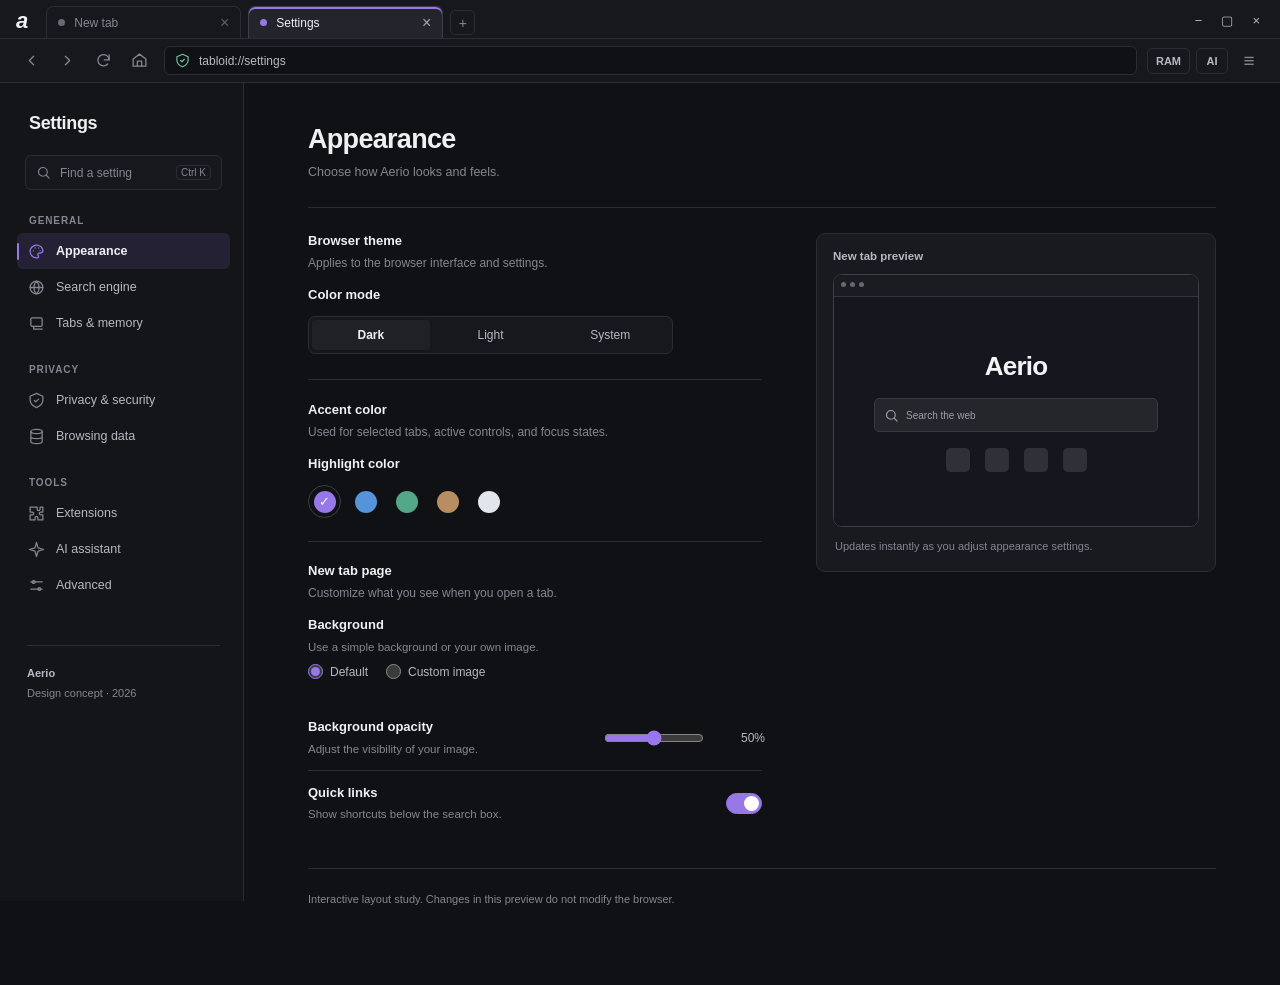
==== commit 0095edc8: "Rename project from Tabloid to Aerio and update related documentation and assets" ====
--- a/tabloid-settings-refenrece.html
+++ b/tabloid-settings-refenrece.html
@@ -5,9 +5,9 @@
 <meta charset="utf-8"/>
 <meta content="width=device-width, initial-scale=1" name="viewport"/>
 <meta content="#15161a" name="theme-color"/>
-<title>Tabloid — Settings (professional layout)</title>
+<title>Aerio — Settings (professional layout)</title>
 <style>
-    /* Tabloid settings concept — intentionally small, predictable design system. */
+    /* Aerio settings concept — intentionally small, predictable design system. */
     :root {
       color-scheme: dark;
       --accent: #9877e8;
@@ -329,7 +329,7 @@
   .generation-grid .setting-control{max-width:280px;}
 }
 
-/* Search carousel: retain Tabloid's original card-browsing interaction. */
+/* Search carousel: retain Aerio's card-browsing interaction. */
 .search-provider { min-width:0; }
 .search-layout {grid-template-columns:minmax(0,1.65fr) minmax(230px,.7fr); gap:45px;}
 .engine-carousel { width:100%; max-width:670px; }
@@ -367,7 +367,7 @@
 @media (max-width:680px) { .search-layout{grid-template-columns:1fr;} .search-custom {margin-top:11px;} .engine-stage{height:238px;} .engine-option {width:min(245px,78%);} .engine-option.is-prev{transform:translateX(calc(-50% - 172px)) scale(.78);} .engine-option.is-next{transform:translateX(calc(-50% + 172px)) scale(.78);} }
 @media (prefers-reduced-motion:reduce) { .engine-option {transition:none;} }
 
-/* Tabloid professional preferences layout — calmer, repeatable hierarchy. */
+/* Aerio professional preferences layout — calmer, repeatable hierarchy. */
 html,body {overflow-x:clip;}
 .content-frame { padding:40px clamp(28px,5vw,78px) 78px; }
 .content { max-width:1040px; margin:0 auto; }
@@ -536,7 +536,7 @@
 </svg>
 <header aria-label="Browser interface preview" class="browser">
 <div class="tabbar">
-<div aria-label="Tabloid" class="app-letter">t</div>
+<div aria-label="Aerio" class="app-letter">a</div>
 <div class="browser-tab"><span class="tab-circle"></span><span>New tab</span><span class="tab-x">×</span></div>
 <div class="browser-tab current"><span class="tab-circle"></span><span>Settings</span><span class="tab-x">×</span></div>
 <button aria-label="New tab" class="tab-plus" title="Browser chrome visual only">+</button>
@@ -568,11 +568,11 @@
 <button class="nav-link" data-page="extensions"><svg class="ico"><use href="#i-puzzle"></use></svg>Extensions</button>
 <button class="nav-link" data-page="ai"><svg class="ico"><use href="#i-spark"></use></svg>AI assistant</button>
 <button class="nav-link" data-page="advanced"><svg class="ico"><use href="#i-sliders"></use></svg>Advanced</button>
-<div class="sidebar-bottom"><b>Tabloid browser</b><div>Design concept · 2026</div></div>
+<div class="sidebar-bottom"><b>Aerio</b><div>Design concept · 2026</div></div>
 </aside>
 <main class="content-frame"><div class="content">
 <section aria-labelledby="title-appearance" class="page is-active" id="appearance">
-<div class="heading"><h1 id="title-appearance">Appearance</h1><p>Choose how Tabloid looks and feels.</p></div>
+<div class="heading"><h1 id="title-appearance">Appearance</h1><p>Choose how Aerio looks and feels.</p></div>
 <div class="appearance-layout"><div class="appearance-primary"><div class="section">
 <div class="section-head"><div><h2>Browser theme</h2><p>Applies to the browser interface and settings.</p></div></div>
 <div class="setting theme-setting"><div class="setting-name">Color mode</div><div aria-label="Browser theme" class="segmented" role="group"><button aria-pressed="true" class="segment" data-theme="dark">Dark</button><button aria-pressed="false" class="segment" data-theme="light">Light</button><button aria-pressed="false" class="segment" data-theme="system">System</button></div></div>
@@ -587,7 +587,7 @@
 </div></div>
 </div><div class="newtab-block"><div class="section">
 <div class="section-head"><div><h2>New tab page</h2><p>Customize what you see when you open a tab.</p></div></div>
-<div class="newtab-body"><div class="newtab-background"><div class="setting top"><div class="setting-text"><div class="setting-name">Background</div><div class="setting-desc">Use a simple background or your own image.</div><div class="choice-inline"><label class="radio-inline"><input checked="" name="wallType" type="radio" value="default"/>Default</label><label class="radio-inline"><input name="wallType" type="radio" value="custom"/>Custom image</label></div><div class="upload-line" hidden="" id="uploadControls"><button class="button" id="uploadBtn"><svg class="ico sm"><use href="#i-upload"></use></svg>Choose image</button><span class="filename" id="filename">No image selected</span><input accept="image/*" hidden="" id="wallFile" type="file"/></div></div></div></div><div class="newtab-options"><div class="setting"><div class="setting-text"><div class="setting-name">Background opacity</div><div class="setting-desc">Adjust the visibility of your image.</div></div><div class="setting-control slider-line" style="width:170px"><input aria-label="Background opacity" id="opacity" max="100" min="0" type="range" value="50"/><span class="small-value" id="opacityValue">50%</span></div></div><div class="setting"><div class="setting-text"><div class="setting-name">Quick links</div><div class="setting-desc">Show shortcuts below the search box.</div></div><label class="switch setting-control"><input aria-label="Show quick links" checked="" id="quickLinks" type="checkbox"/><span class="track"></span></label></div></div></div></div></div></div><aside aria-label="Live new tab preview" class="preview-rail"><div class="preview-title">New tab preview</div><div class="preview-shell"><div class="preview-browser"><div class="preview-top"><i></i><i></i><i></i></div><div class="new-tab"><div class="wallpaper-layer" id="wallpaperLayer"></div><div class="preview-wordmark">Tabloid</div><div class="preview-search"><svg class="ico sm"><use href="#i-search"></use></svg>Search the web</div><div class="quick-links" id="previewQuick"><i></i><i></i><i></i><i></i></div></div></div></div><p class="preview-note">Updates instantly as you adjust appearance settings.</p></aside></div>
+<div class="newtab-body"><div class="newtab-background"><div class="setting top"><div class="setting-text"><div class="setting-name">Background</div><div class="setting-desc">Use a simple background or your own image.</div><div class="choice-inline"><label class="radio-inline"><input checked="" name="wallType" type="radio" value="default"/>Default</label><label class="radio-inline"><input name="wallType" type="radio" value="custom"/>Custom image</label></div><div class="upload-line" hidden="" id="uploadControls"><button class="button" id="uploadBtn"><svg class="ico sm"><use href="#i-upload"></use></svg>Choose image</button><span class="filename" id="filename">No image selected</span><input accept="image/*" hidden="" id="wallFile" type="file"/></div></div></div></div><div class="newtab-options"><div class="setting"><div class="setting-text"><div class="setting-name">Background opacity</div><div class="setting-desc">Adjust the visibility of your image.</div></div><div class="setting-control slider-line" style="width:170px"><input aria-label="Background opacity" id="opacity" max="100" min="0" type="range" value="50"/><span class="small-value" id="opacityValue">50%</span></div></div><div class="setting"><div class="setting-text"><div class="setting-name">Quick links</div><div class="setting-desc">Show shortcuts below the search box.</div></div><label class="switch setting-control"><input aria-label="Show quick links" checked="" id="quickLinks" type="checkbox"/><span class="track"></span></label></div></div></div></div></div></div><aside aria-label="Live new tab preview" class="preview-rail"><div class="preview-title">New tab preview</div><div class="preview-shell"><div class="preview-browser"><div class="preview-top"><i></i><i></i><i></i></div><div class="new-tab"><div class="wallpaper-layer" id="wallpaperLayer"></div><div class="preview-wordmark">Aerio</div><div class="preview-search"><svg class="ico sm"><use href="#i-search"></use></svg>Search the web</div><div class="quick-links" id="previewQuick"><i></i><i></i><i></i><i></i></div></div></div></div><p class="preview-note">Updates instantly as you adjust appearance settings.</p></aside></div>
 </section>
 <section aria-labelledby="title-search" class="page" id="search">
 <div class="heading"><h1 id="title-search">Search engine</h1><p>Select the search provider used in the address bar.</p></div><div class="search-layout"><div class="search-provider"><div class="section pref-section"><div class="section-head"><div><h2>Default search engine</h2><p>Browse available providers.</p></div></div><div class="pref-content">
@@ -603,7 +603,7 @@
 <section aria-labelledby="title-tabs" class="page" id="tabs">
 <div class="heading"><h1 id="title-tabs">Tabs &amp; memory</h1><p>Manage tabs and reduce resource use.</p></div>
 <div class="section pref-section"><div class="section-head"><div><h2>Memory saver</h2><p>Free up memory when tabs are not being used.</p></div></div><div class="pref-content">
-<div class="memory-layout"><div class="setting"><div class="setting-text"><div class="setting-name">Hibernate inactive tabs</div><div class="setting-desc">Unload idle background tabs to free up RAM. Opening a hibernated tab reloads its contents.</div></div><label class="switch setting-control"><input aria-label="Hibernate inactive tabs" checked="" id="hibernate" type="checkbox"/><span class="track"></span></label></div><div class="setting"><div class="setting-text"><div class="setting-name">Hibernate after</div><div class="setting-desc">Minutes of inactivity before Tabloid unloads a background tab.</div></div><div class="number-picker setting-control"><button aria-label="Decrease minutes" id="minusMins">−</button><input aria-label="Hibernate after minutes" class="field" id="hibernateMins" max="180" min="1" type="number" value="15"/><button aria-label="Increase minutes" id="plusMins">+</button></div></div></div><div class="muted-panel inline-note"><div class="setting-name">About hibernation</div><div class="setting-desc">Some pages may need to reload before you can resume working. This preview does not actually suspend browser tabs.</div></div></div></div>
+<div class="memory-layout"><div class="setting"><div class="setting-text"><div class="setting-name">Hibernate inactive tabs</div><div class="setting-desc">Unload idle background tabs to free up RAM. Opening a hibernated tab reloads its contents.</div></div><label class="switch setting-control"><input aria-label="Hibernate inactive tabs" checked="" id="hibernate" type="checkbox"/><span class="track"></span></label></div><div class="setting"><div class="setting-text"><div class="setting-name">Hibernate after</div><div class="setting-desc">Minutes of inactivity before Aerio unloads a background tab.</div></div><div class="number-picker setting-control"><button aria-label="Decrease minutes" id="minusMins">−</button><input aria-label="Hibernate after minutes" class="field" id="hibernateMins" max="180" min="1" type="number" value="15"/><button aria-label="Increase minutes" id="plusMins">+</button></div></div></div><div class="muted-panel inline-note"><div class="setting-name">About hibernation</div><div class="setting-desc">Some pages may need to reload before you can resume working. This preview does not actually suspend browser tabs.</div></div></div></div>
 
 </section>
 <section aria-labelledby="title-privacy" class="page" id="privacy">
@@ -622,12 +622,12 @@
 </section>
 <section aria-labelledby="title-data" class="page" id="data">
 <div class="heading"><h1 id="title-data">Browsing data</h1><p>Manage history, local files, and session information.</p></div><div class="data-layout"><div class="section pref-section"><div class="section-head"><div><h2>Data retention</h2></div></div><div class="pref-content">
-<div class="setting"><div class="setting-text"><div class="setting-name">Clear browsing state on exit</div><div class="setting-desc">Remove browsing history, download history, and session recovery data when Tabloid closes.</div></div><label class="switch setting-control"><input aria-label="Clear browsing state on exit" type="checkbox"/><span class="track"></span></label></div>
+<div class="setting"><div class="setting-text"><div class="setting-name">Clear browsing state on exit</div><div class="setting-desc">Remove browsing history, download history, and session recovery data when Aerio closes.</div></div><label class="switch setting-control"><input aria-label="Clear browsing state on exit" type="checkbox"/><span class="track"></span></label></div>
 </div></div><div class="section pref-section"><div class="section-head"><div><h2>Clear data</h2><p>Choose which data types to remove.</p></div></div><div class="pref-content">
 <div class="setting"><div class="setting-text"><div class="setting-name">Clear local browsing data</div><div class="setting-desc">Review data categories before clearing them.</div></div><button class="button setting-control" id="clearData">Choose data…</button></div>
 </div></div></div>
 <div class="section reset-section pref-section"><div class="section-head"><div><h2 style="color:var(--danger)">Reset</h2></div></div><div class="pref-content">
-<div class="setting"><div class="setting-text"><div class="setting-name">Reset all settings</div><div class="setting-desc">Restore Tabloid settings to their defaults. This is separate from clearing browsing data.</div></div><button class="button destructive setting-control" id="resetSettings">Reset settings…</button></div>
+<div class="setting"><div class="setting-text"><div class="setting-name">Reset all settings</div><div class="setting-desc">Restore Aerio settings to their defaults. This is separate from clearing browsing data.</div></div><button class="button destructive setting-control" id="resetSettings">Reset settings…</button></div>
 </div></div>
 </section>
 <section aria-labelledby="title-extensions" class="page" id="extensions">
